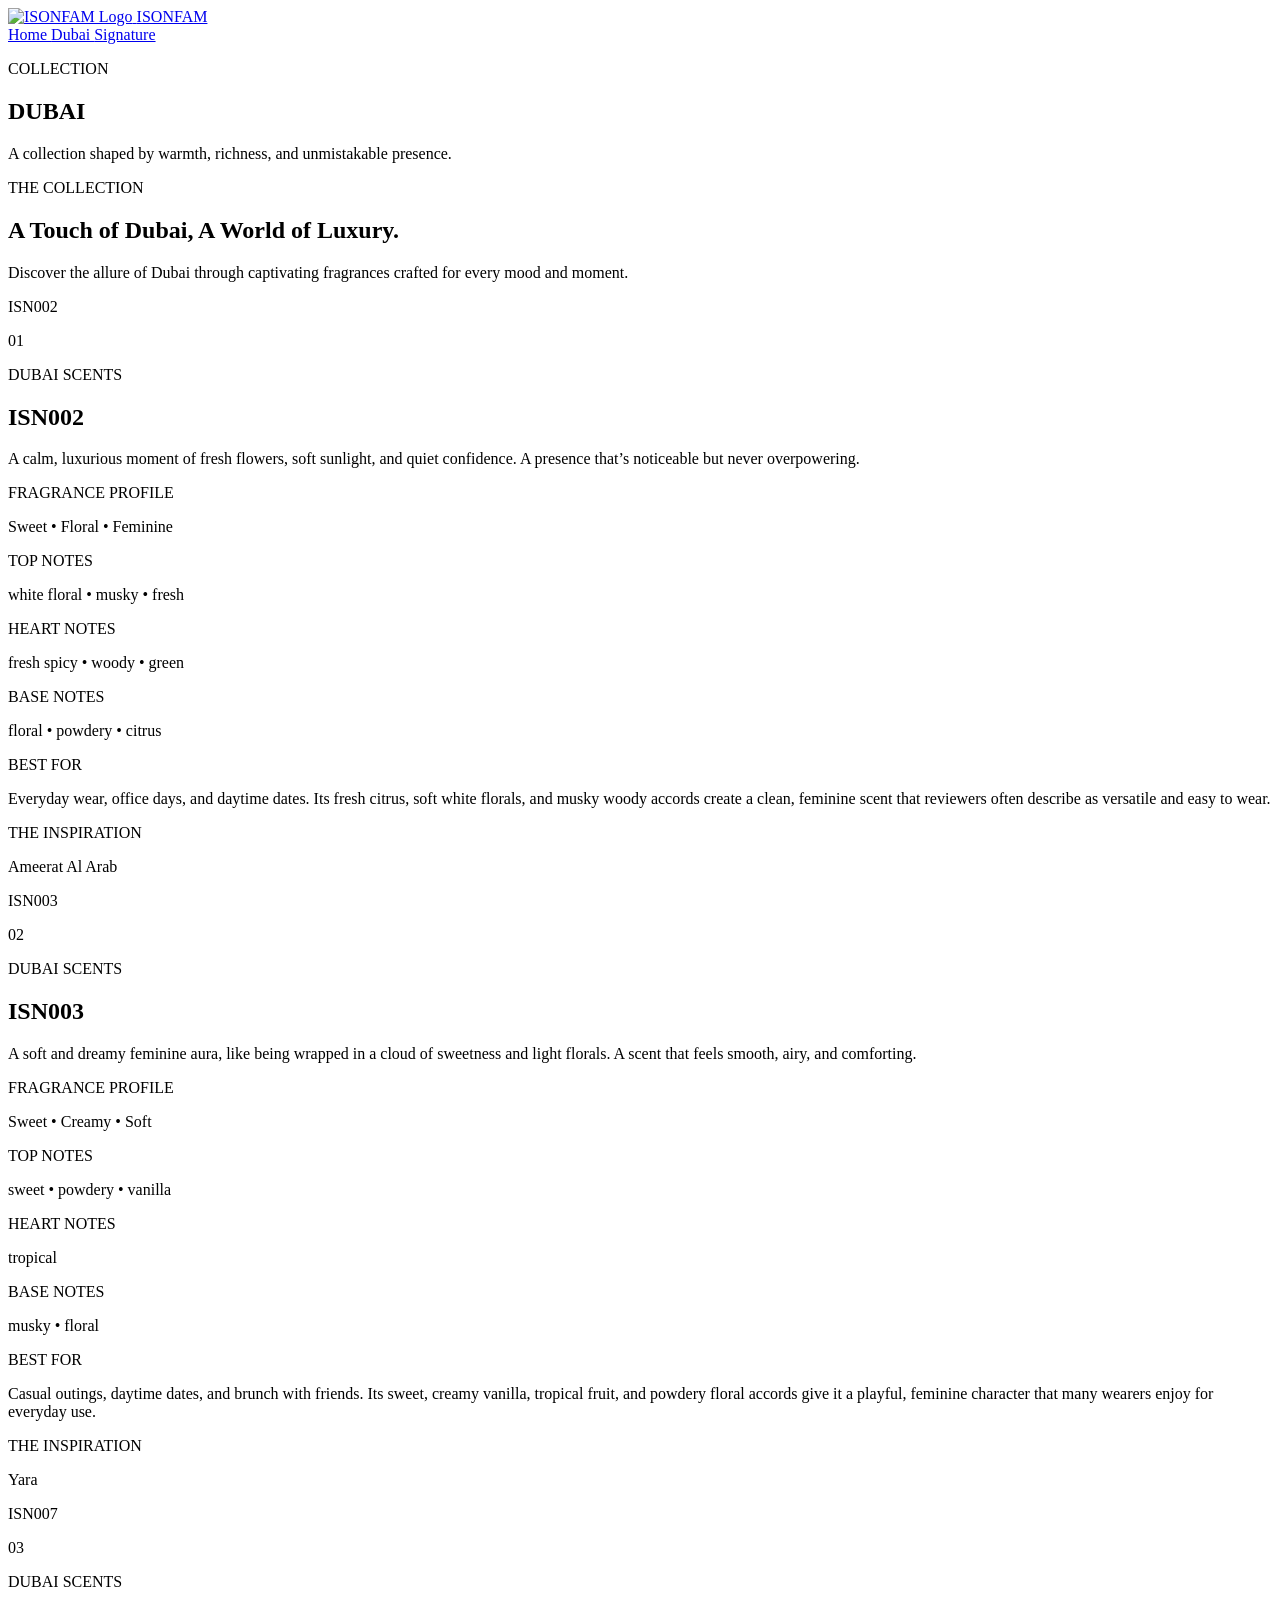
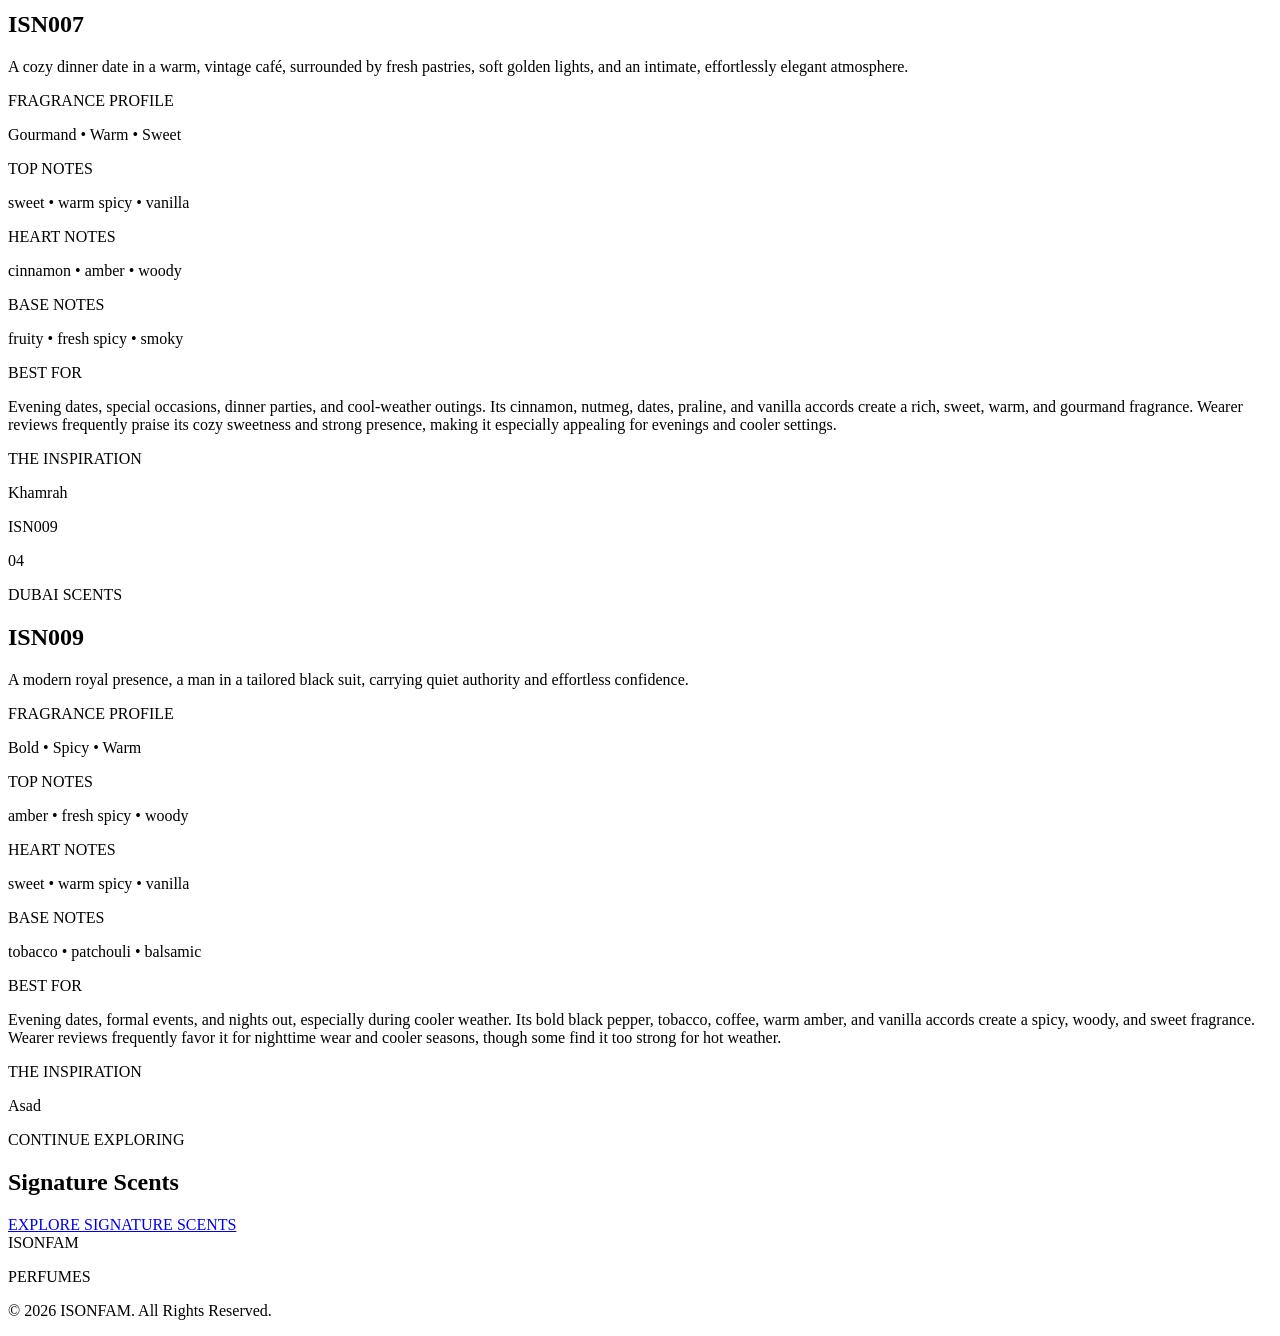
==== dubai.html @ da5733a1 "Update dubai.html" ====
<!DOCTYPE html>
<html lang="en">

<head>

    <meta charset="UTF-8">

    <meta name="viewport"
          content="width=device-width, initial-scale=1.0">

    <meta name="description"
          content="Explore the ISONFAM Dubai Collection.">

    <title>Dubai Scents | ISONFAM</title>

    <link 
        rel="icon"
        type="image/png"
        href="https://i.imgur.com/DPl5MdF.png">
    
    <link 
        rel="stylesheet"
        href="style.css">

</head>


<body data-collection="dubai">


<!-- NAVIGATION -->

<header class="navbar">

    <a href="index.html" class="logo">
        <img 
            src="https://i.imgur.com/k03rUal.png"
            alt="ISONFAM Logo"
        >

    <span>ISONFAM</span>

</a>

<nav>

    <a href="index.html">
        Home
    </a>

    <a href="dubai.html" class="active">
        Dubai
    </a>

    <a href="premium.html">
        Signature
    </a>

</nav>

</header>



<!-- COLLECTION HERO -->

<section class="collection-hero dubai-hero">

    <div>

        <p class="eyebrow">
            COLLECTION
        </p>

        <h1>
            DUBAI
        </h1>

        <p>

            A collection shaped by warmth,
            richness, and unmistakable presence.

        </p>

    </div>

</section>



<!-- COLLECTION INTRO -->

<section class="collection-intro">

    <p class="eyebrow dark">
        THE COLLECTION
    </p>

    <h2>
        A Touch of Dubai,
        A World of Luxury.
    </h2>

    <p>

        Discover the allure of Dubai 
        through captivating fragrances 
        crafted for every mood and moment.

    </p>

</section>



<!-- SCENTS WILL BE AUTOMATICALLY
     INSERTED HERE BY JAVASCRIPT -->

<main id="scent-container"></main>



<!-- OTHER COLLECTION -->

<section class="next-collection">

    <p class="eyebrow dark">
        CONTINUE EXPLORING
    </p>

    <h2>
        Signature Scents
    </h2>

    <a href="premium.html"
       class="button button-dark">

        EXPLORE SIGNATURE SCENTS

    </a>

</section>



<footer>

    <div class="footer-logo">
        ISONFAM
    </div>

    <p>
        PERFUMES
    </p>

    <p class="copyright">
        © 2026 ISONFAM. All Rights Reserved.
    </p>

</footer>


<script src="script.js"></script>

</body>
</html>
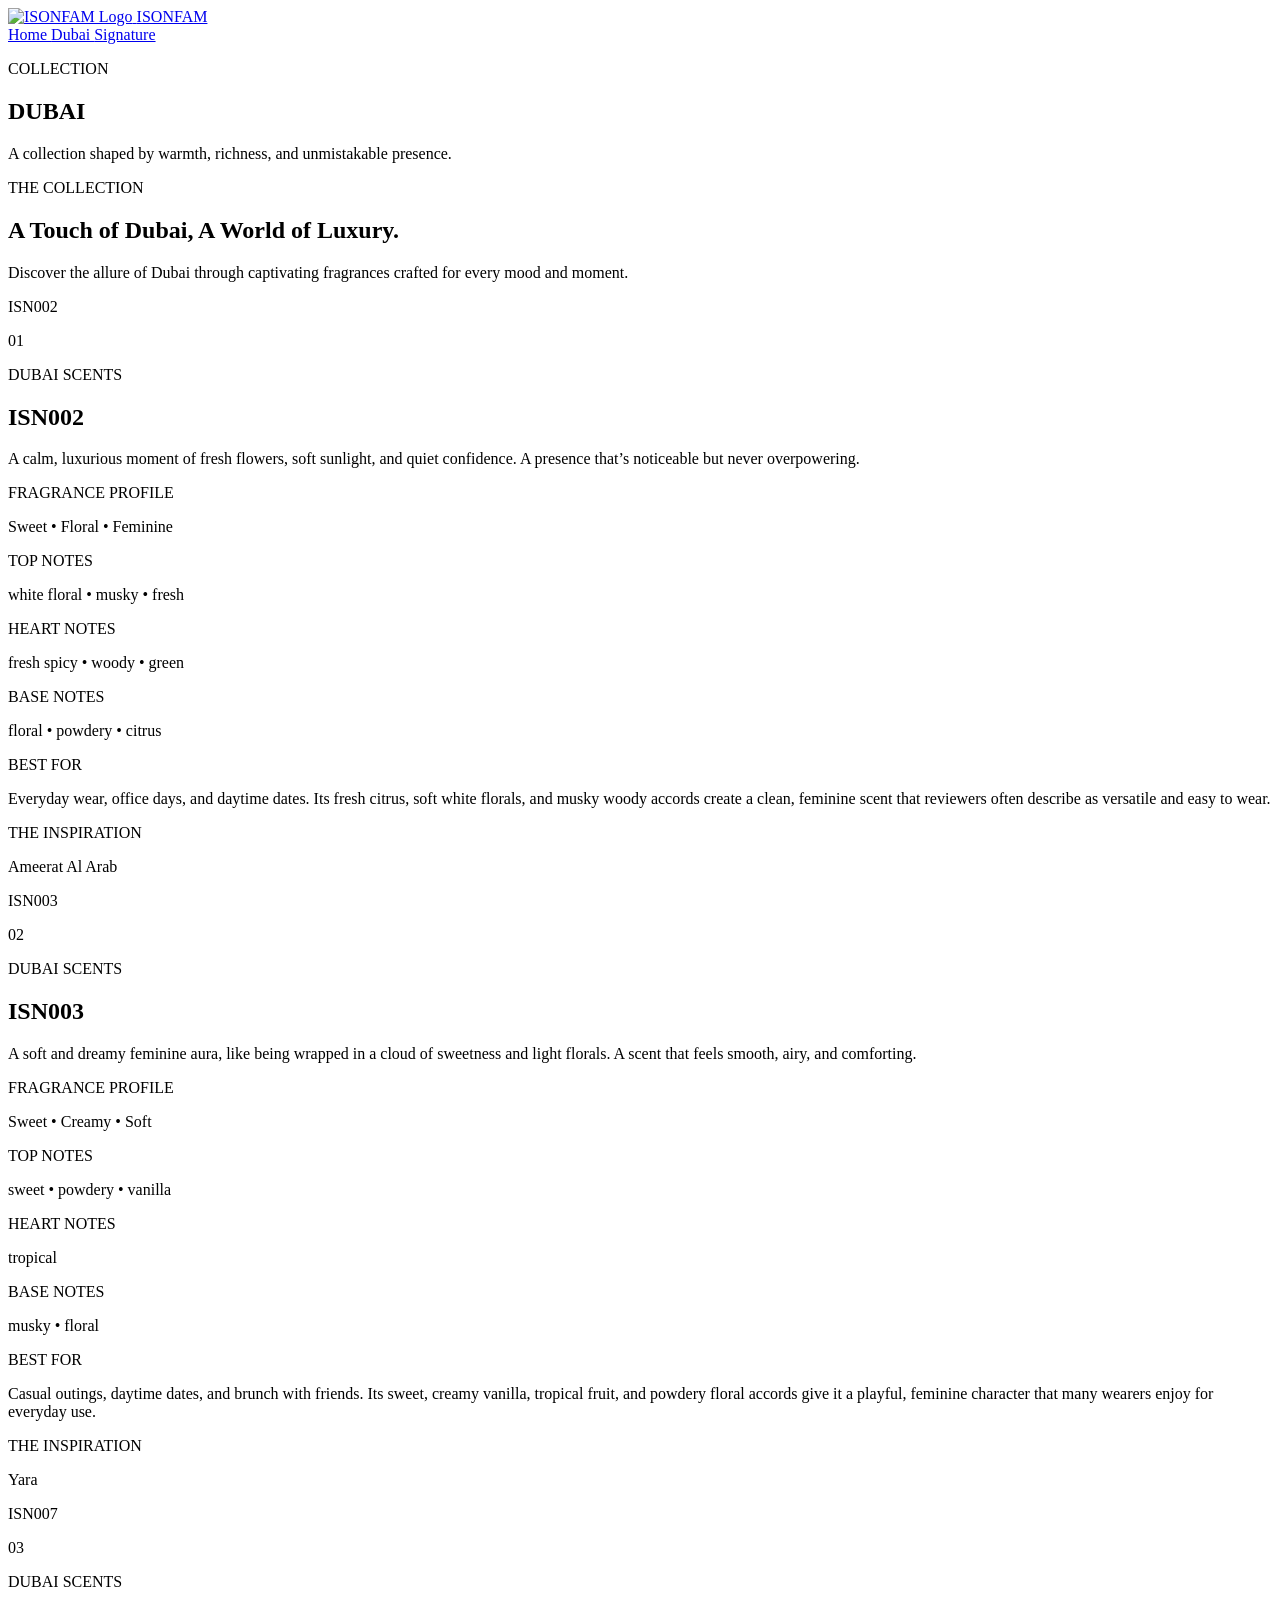
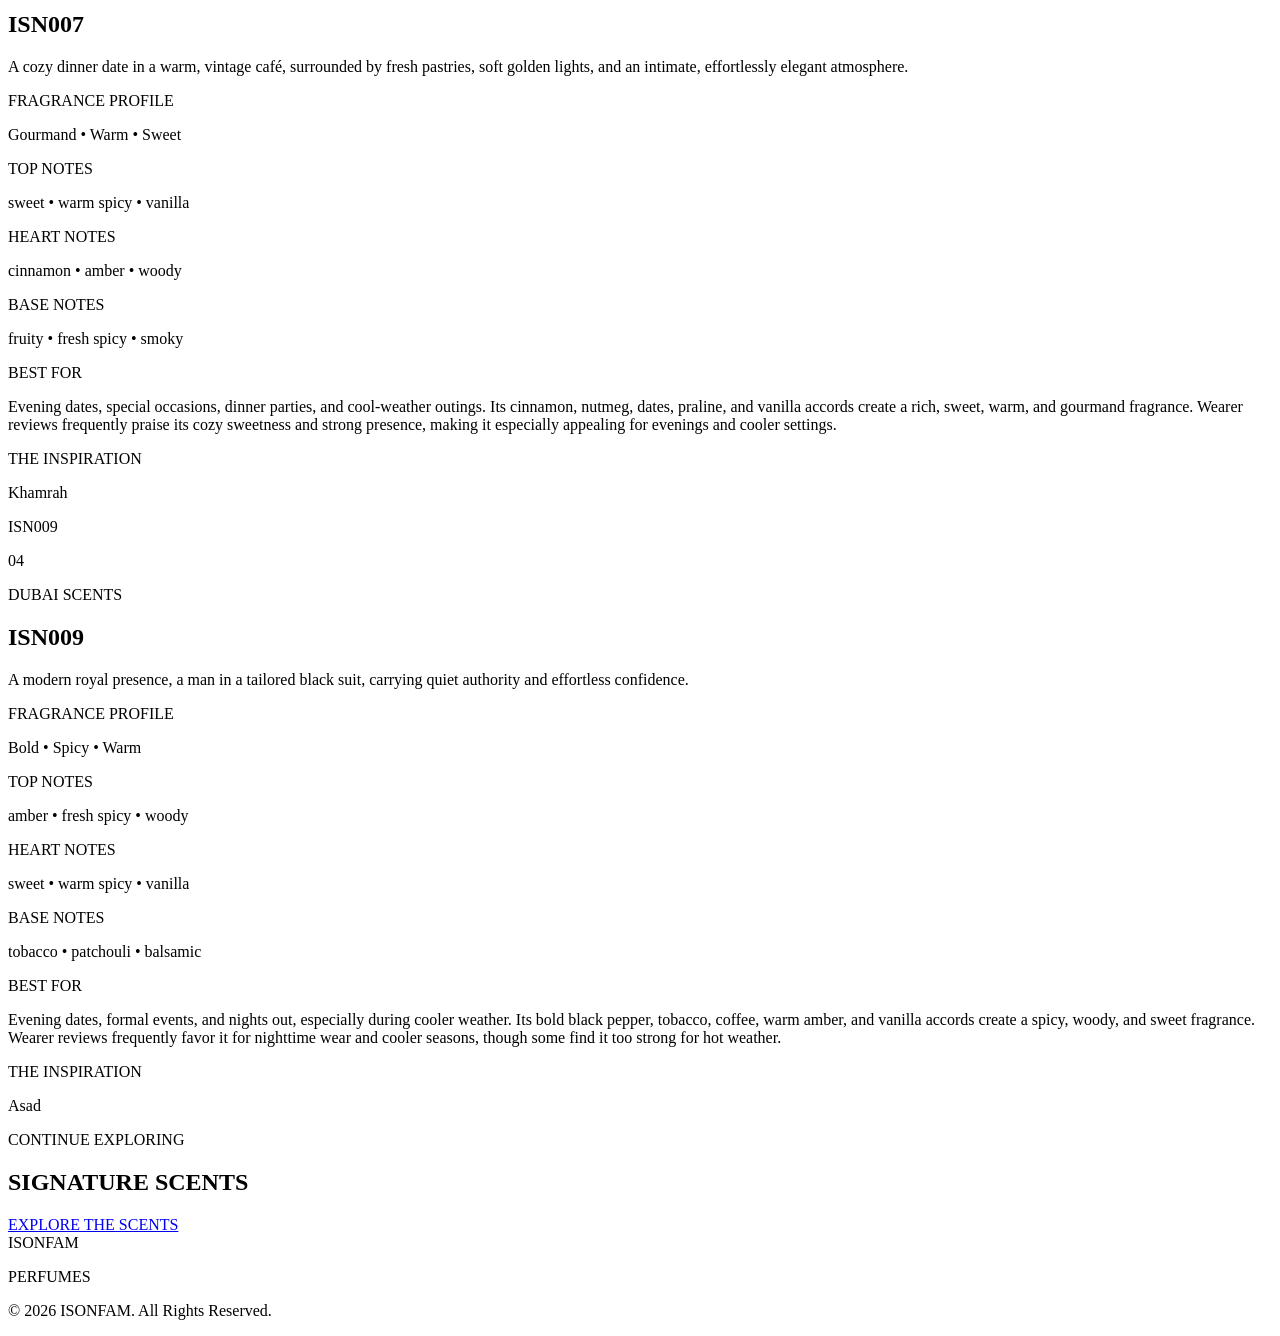
==== commit 7f772985: "Update dubai.html" ====
--- a/dubai.html
+++ b/dubai.html
@@ -130,13 +130,13 @@
     </p>
 
     <h2>
-        Signature Scents
+        SIGNATURE SCENTS
     </h2>
 
     <a href="premium.html"
        class="button button-dark">
 
-        EXPLORE SIGNATURE SCENTS
+        EXPLORE THE SCENTS
 
     </a>
 
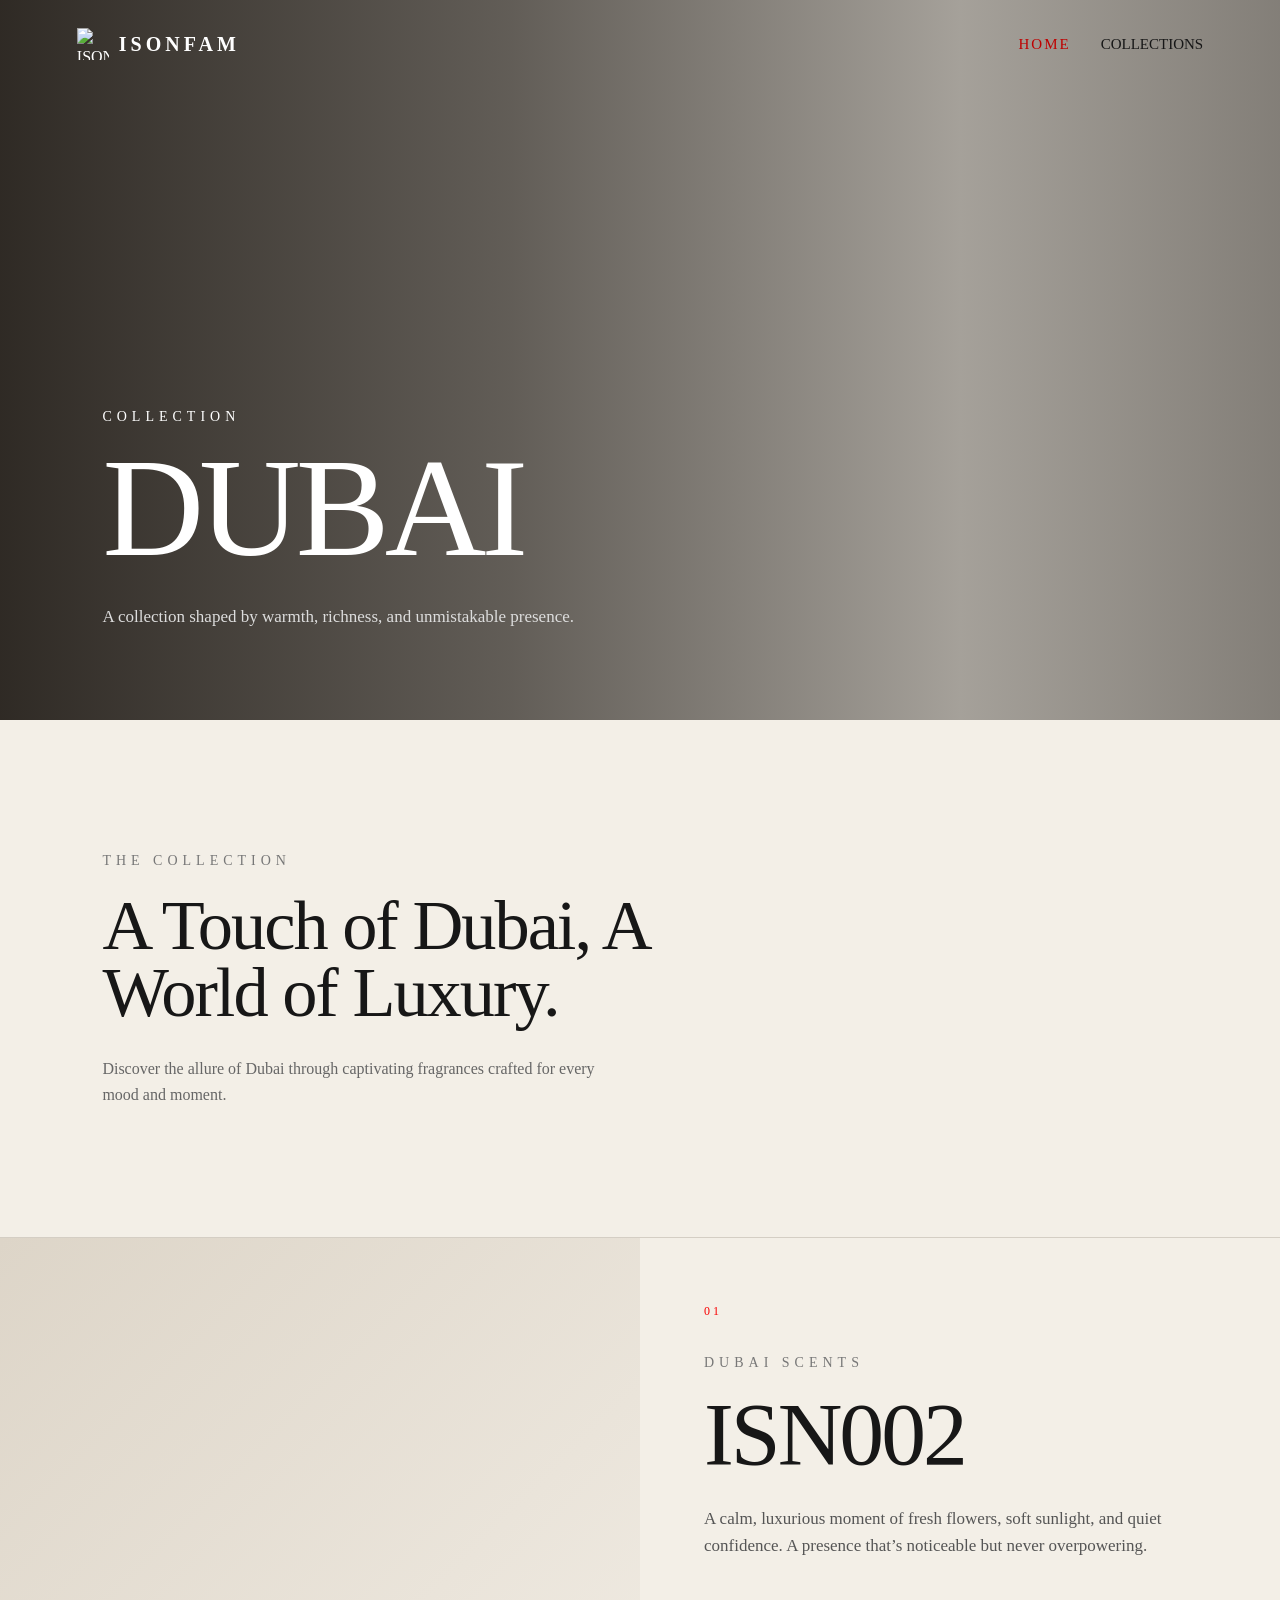
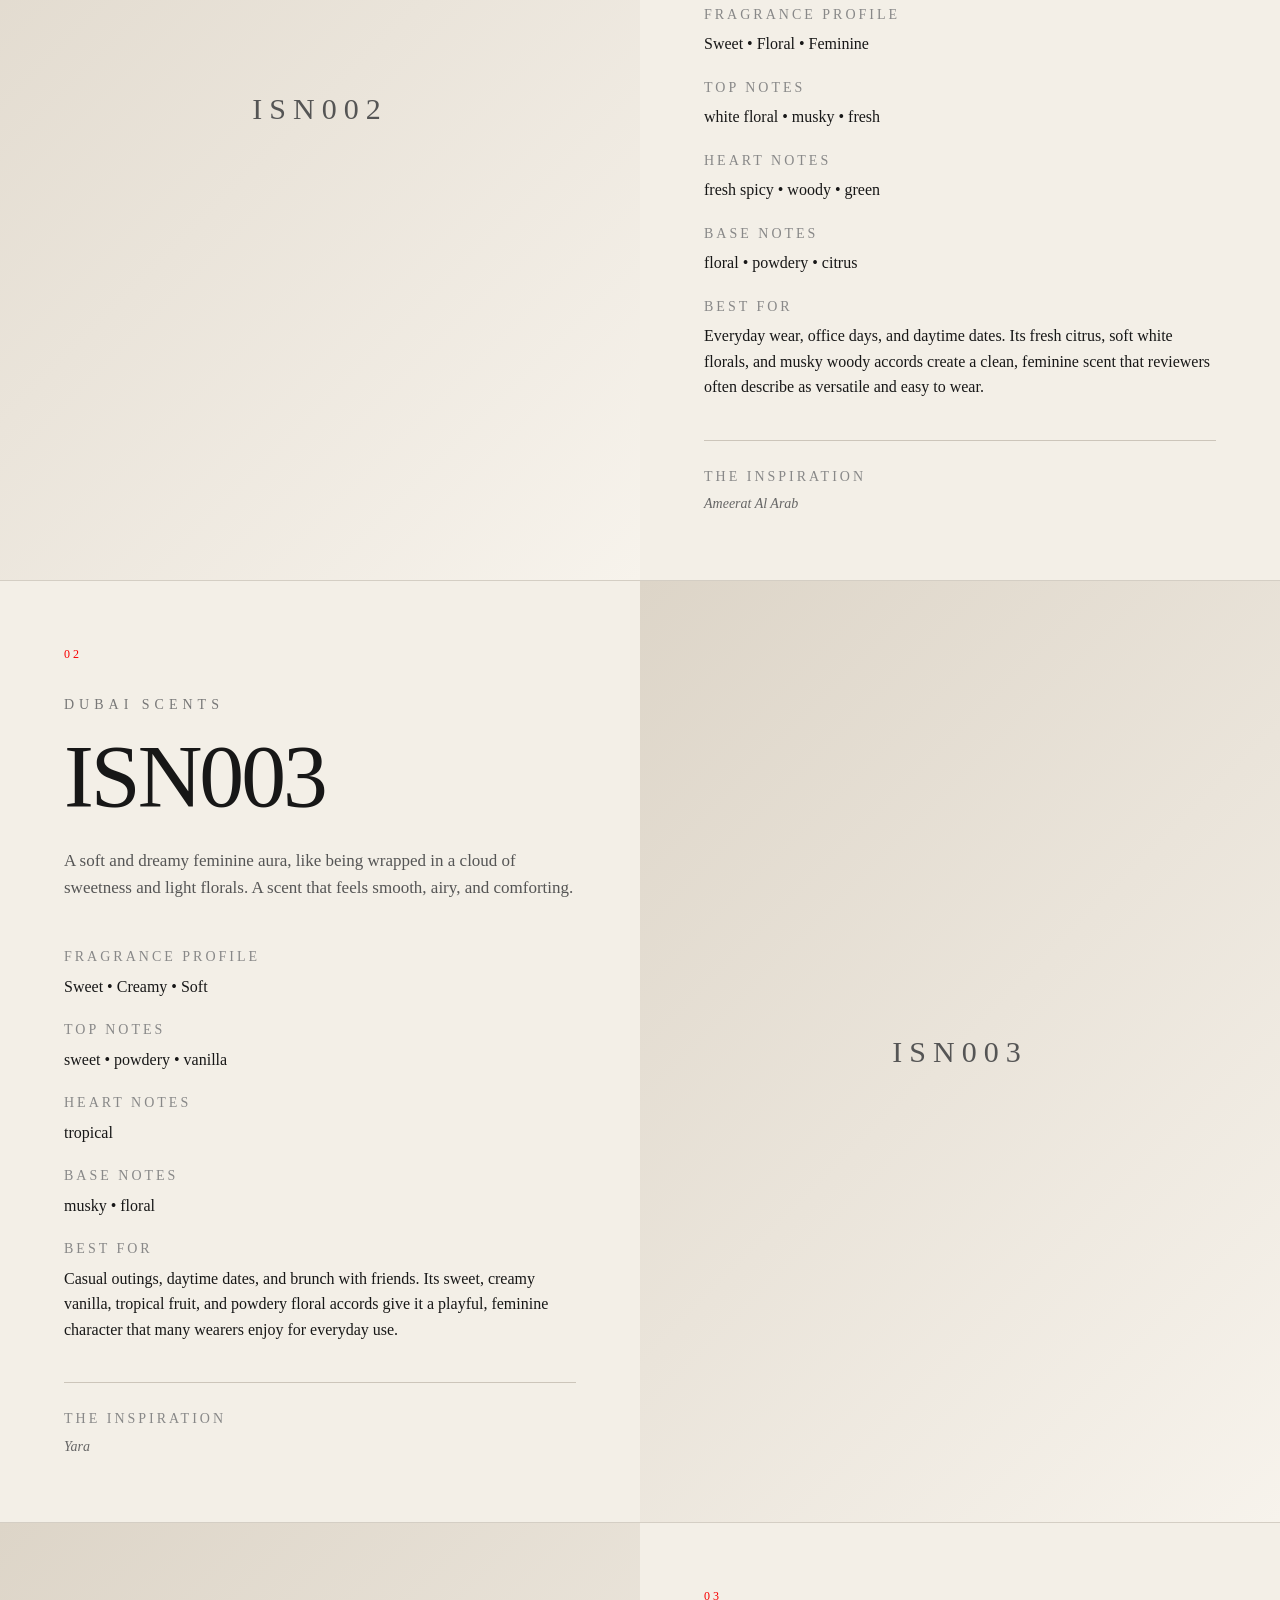
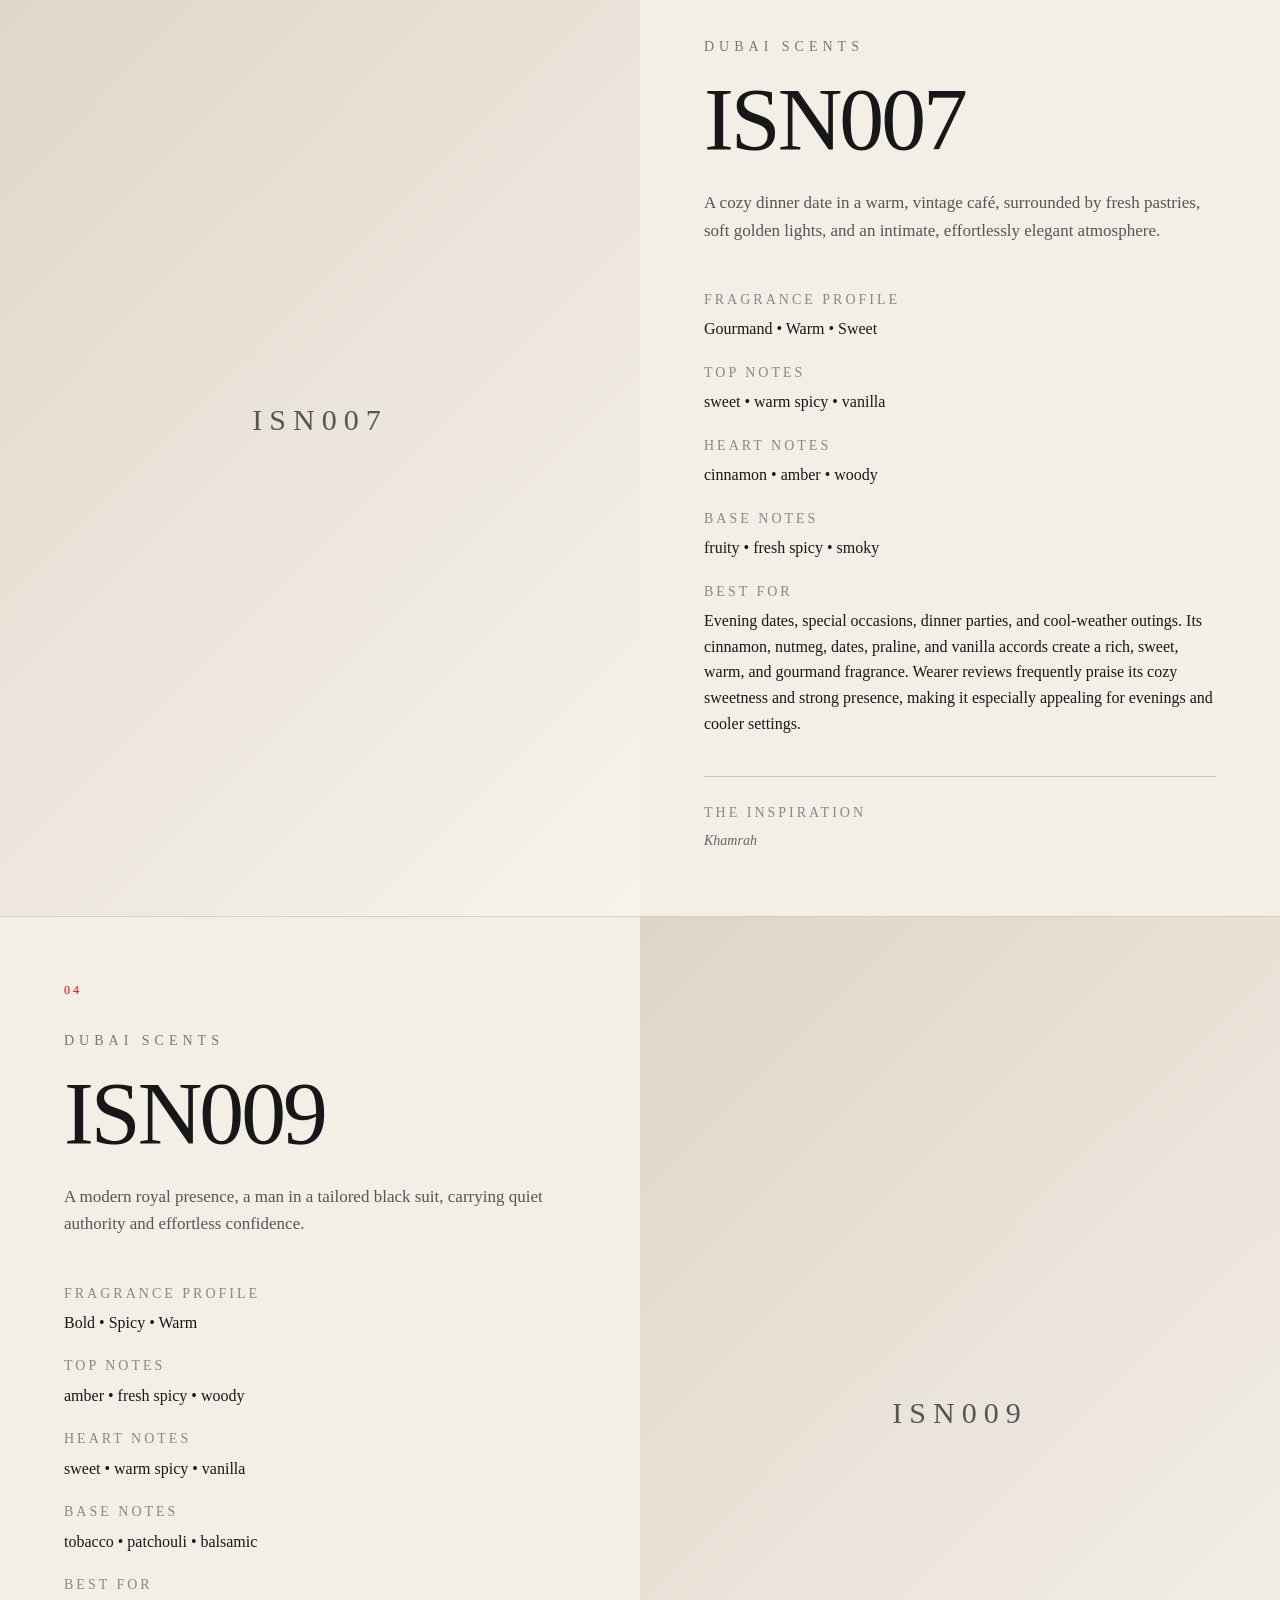
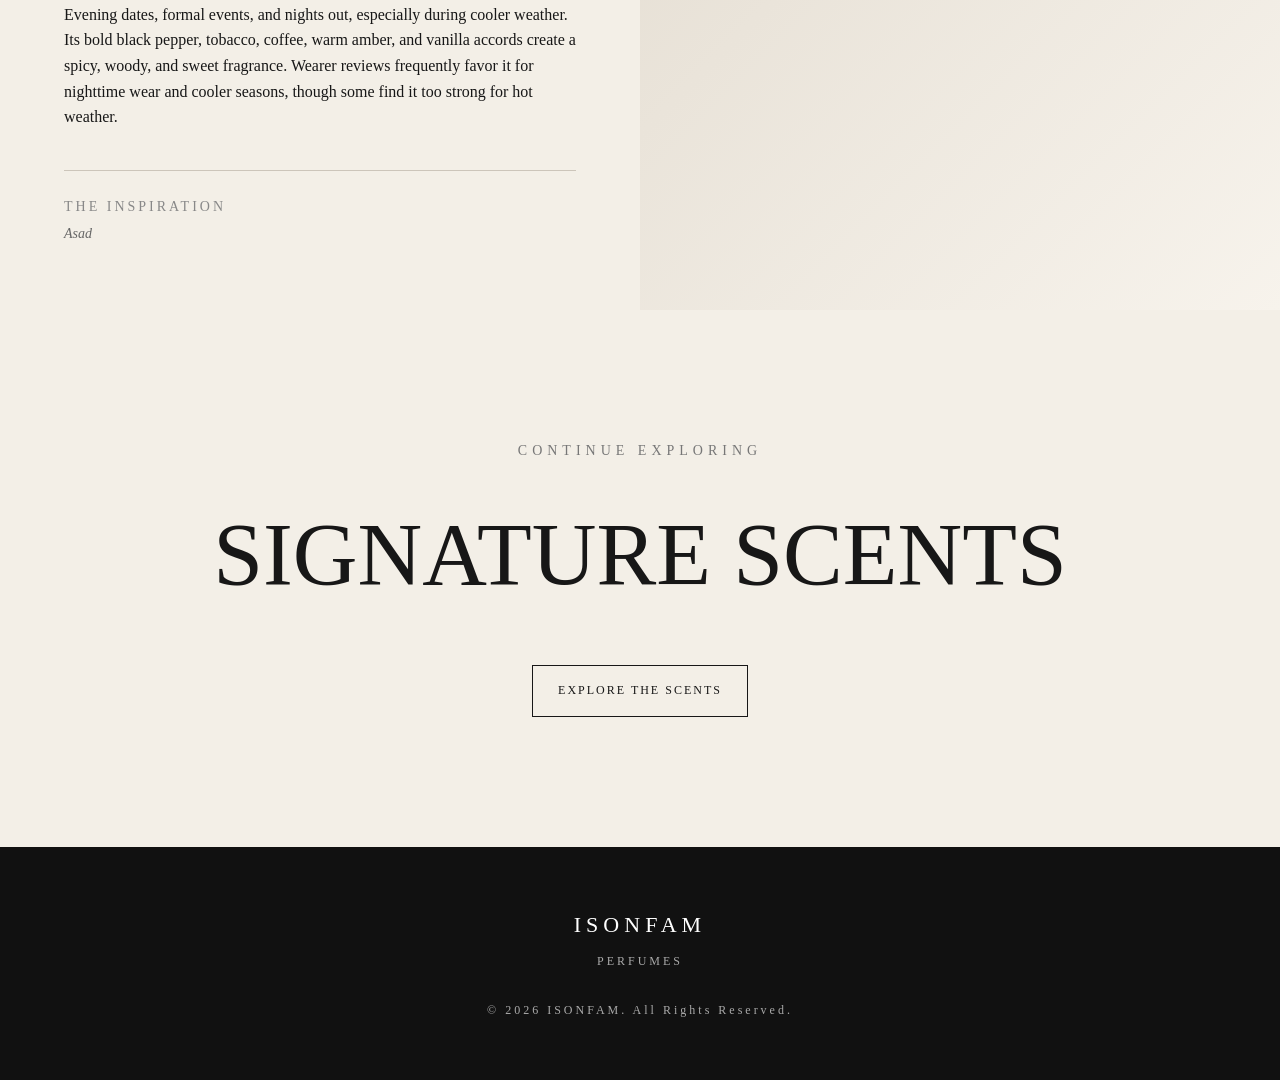
==== commit b5192498: "Update dubai.html" ====
--- a/dubai.html
+++ b/dubai.html
@@ -28,7 +28,9 @@
 <body data-collection="dubai">
 
 
-<!-- NAVIGATION -->
+<!-- ==============================
+     NAVIGATION
+================================ -->
 
 <header class="navbar">
 
@@ -43,23 +45,19 @@
 </a>
 
 <nav>
+    <a href="index.html" class="active">Home</a>
 
-    <a href="index.html">
-        Home
-    </a>
+    <details class="dropdown">
+        <summary>COLLECTIONS</summary>
 
-    <a href="dubai.html" class="active">
-        Dubai
-    </a>
-
-    <a href="premium.html">
-        Signature
-    </a>
-
+        <div class="dropdown-menu">
+            <a href="dubai.html">DUBAI</a>
+            <a href="signature.html">SIGNATURE</a>
+        </div>
+    </details>
 </nav>
 
 </header>
-
 
 
 <!-- COLLECTION HERO -->
--- a/style.css
+++ b/style.css
@@ -0,0 +1,1103 @@
+/* ==========================================
+   ISONFAM PREMIUM SCENTS
+========================================== */
+
+/* RESET */
+* {
+    margin: 0;
+    padding: 0;
+    box-sizing: border-box;
+}
+
+html {
+    scroll-behavior: smooth;
+}
+
+body {
+    font-family:
+        Times New Roman,
+        Montserrat,
+        sans-serif;
+    background: #f3efe7;
+    color: #171717;
+    line-height: 1.6;
+}
+
+/* ==========================================
+   NAVIGATION
+========================================== */
+
+.navbar {
+    position: absolute;
+    top: 0;
+    left: 0;
+    width: 100%;
+    padding: 28px 6%;
+    display: flex;
+    justify-content: space-between;
+    align-items: center;
+    z-index: 100;
+}
+
+.logo {
+    display: flex;
+    align-items: center;
+    gap: 10px;
+
+    color: #ffffff;
+    text-decoration: none;
+}
+
+.logo img {
+    width: 32px;
+    height: 32px;
+
+    object-fit: contain;
+    display: block;
+}
+
+.logo span {
+    color: #ffffff;
+
+    font-size: 20px;
+    font-weight: 700;
+    letter-spacing: 4px;
+
+    text-decoration: none;
+}
+
+.navbar nav {
+    display: flex;
+    gap: 30px;
+}
+
+.navbar nav a {
+    color: #ffffff;
+    text-decoration: none;
+    font-size: 18px;
+    font-weight: 400;
+    letter-spacing: 2px;
+    text-transform: uppercase;
+    transition:
+        color 0.3s ease,
+        opacity 0.3s ease;
+}
+
+/* Navigation */
+.navbar nav {
+    display: flex;
+    align-items: center;
+    gap: 30px;
+}
+
+.navbar nav a,
+.navbar nav summary {
+    text-decoration: none;
+    color: inherit;
+    cursor: pointer;
+    font-size: 15px;
+}
+
+/* Collections Dropdown */
+.dropdown {
+    position: relative;
+}
+
+.dropdown summary {
+    list-style: none;
+    cursor: pointer;
+}
+
+/* Remove default dropdown arrow */
+.dropdown summary::-webkit-details-marker {
+    display: none;
+}
+
+/* Dropdown Menu */
+.dropdown-menu {
+    position: absolute;
+    top: 100%;
+    left: 0;
+    min-width: 150px;
+    background: white;
+    padding: 10px 0;
+    display: flex;
+    flex-direction: column;
+    box-shadow: 0 4px 12px rgba(0,0,0,0.12);
+    z-index: 1000;
+}
+
+/* Hide dropdown when closed */
+.dropdown:not([open]) .dropdown-menu {
+    display: none;
+}
+
+/* Dropdown Links */
+.dropdown-menu a {
+    padding: 10px 15px;
+    display: block;
+    white-space: nowrap;
+}
+
+.dropdown-menu a:hover {
+    background: #f5f5f5;
+}
+
+.navbar nav a:hover {
+    color: #bf0000;
+    opacity: 1;
+}
+
+.navbar nav a:hover {
+    opacity: .5;
+}
+
+.navbar nav a.active {
+    color: #bf0000;
+}
+
+.dark-logo {
+    color: #ffffff;
+}
+
+.dark-link {
+    color: #ffffff;
+}
+
+/* ==========================================
+   GENERAL
+========================================== */
+
+.eyebrow {
+    font-size: 14px;
+    font-weight: 300;
+    letter-spacing: 5px;
+    text-transform: uppercase;
+    margin-bottom: 20px;
+}
+
+.eyebrow.dark {
+    color: #777;
+}
+
+.button {
+    display: inline-block;
+    padding: 15px 25px;
+    text-decoration: none;
+    font-size: 12px;
+    letter-spacing: 2px;
+    transition: all .3s ease;
+}
+
+.button-light {
+    border: 1px solid #ffffff;
+    color: #ffffff;
+}
+
+.button-light:hover {
+    background: #ffffff;
+    color: #171717;
+}
+
+.button-outline {
+    border: 1px solid rgba(255,255,255,.5);
+    color: #ffffff;
+}
+
+.button-outline:hover {
+    background: rgba(255,255,255,.1);
+}
+
+.button-dark {
+    border: 1px solid #171717;
+    color: #171717;
+}
+
+.button-dark:hover {
+    background: #171717;
+    color: #ffffff;
+}
+
+/* ==========================================
+   HOMEPAGE HERO
+========================================== */
+
+.hero {
+
+    min-height: 100vh;
+    display: flex;
+    align-items: center;
+    padding: 120px 8%;
+    color: #ffffff;
+
+    background-image:
+        linear-gradient(
+            90deg,
+            rgba(20, 15, 10, 0.88) 0%,
+            rgba(20, 15, 10, 0.65) 40%,
+            rgba(20, 15, 10, 0.35) 75%,
+            rgba(20, 15, 10, 0.50) 100%
+        ),
+        url("https://i.imgur.com/e4vAFNm.jpeg");
+
+    background-size: cover;
+    background-position: center;
+    background-repeat: no-repeat;
+}
+
+.hero-content {
+    max-width: 700px;
+}
+
+.hero h1 {
+    font-size:
+        clamp(60px, 10vw, 130px);
+    line-height: .88;
+    font-weight: 400;
+    letter-spacing: -4px;
+    margin-bottom: 35px;
+}
+
+.hero-description {
+    max-width: 450px;
+    font-size: 20px;
+    color: #dddddd;
+    margin-bottom: 35px;
+}
+
+.hero-buttons {
+    display: flex;
+    gap: 12px;
+    flex-wrap: wrap;
+}
+
+/* ==========================================
+   HOMEPAGE INTRO
+========================================== */
+
+.home-intro {
+    padding: 140px 8%;
+    max-width: 900px;
+}
+
+.home-intro h2 {
+    font-size:
+        clamp(45px, 7vw, 85px);
+    font-weight: 400;
+    line-height: .95;
+    margin-bottom: 30px;
+}
+
+.home-intro > p:last-child {
+    max-width: 550px;
+    color: #666;
+}
+
+
+/* ==========================================
+   COLLECTION PREVIEW
+========================================== */
+
+.collection-preview {
+    display: grid;
+    grid-template-columns: 1fr 1fr;
+    min-height: 650px;
+}
+
+.collection-preview.reverse {
+    direction: rtl;
+}
+
+.collection-preview.reverse .preview-content {
+    direction: ltr;
+}
+
+
+/* SHARED IMAGE SETTINGS */
+
+.preview-image {
+    display: flex;
+    align-items: center;
+    justify-content: center;
+
+    min-height: 650px;
+
+    background-size: cover;
+    background-position: center;
+    background-repeat: no-repeat;
+}
+
+
+/* DUBAI COLLECTION IMAGE */
+
+.preview-dubai {
+    background-image:
+        linear-gradient(
+            180deg,
+            rgba(25, 20, 15, 0.15) 0%,
+            rgba(25, 20, 15, 0.45) 100%
+        ),
+        url("https://i.imgur.com/Xqel8sH.jpeg");
+}
+
+
+/* PREMIUM COLLECTION IMAGE */
+
+.preview-premium {
+    background-image:
+        linear-gradient(
+            180deg,
+            rgba(15, 15, 15, 0.15) 0%,
+            rgba(15, 15, 15, 0.50) 100%
+        ),
+        url("https://i.imgur.com/pUefCWK.jpeg");
+}
+
+
+/* TEXT OVER THE IMAGES */
+
+.preview-dubai span,
+.preview-premium span {
+    color: #ffffff;
+    font-size: 30px;
+    letter-spacing: 10px;
+
+    text-shadow:
+        0 2px 12px rgba(0, 0, 0, 0.3);
+}
+
+
+/* DEFAULT IMAGE TEXT */
+
+.preview-image span {
+    font-size: 30px;
+    letter-spacing: 10px;
+}
+
+
+/* TEXT CONTENT */
+
+.preview-content {
+    padding: 12%;
+
+    display: flex;
+    flex-direction: column;
+    justify-content: center;
+}
+
+.preview-content h2 {
+    font-size: clamp(45px, 6vw, 75px);
+    font-weight: 400;
+    line-height: 1;
+    margin-bottom: 25px;
+}
+
+.preview-content > p:not(.eyebrow) {
+    max-width: 450px;
+    color: #666;
+    margin-bottom: 30px;
+}
+
+
+/* EXPLORE COLLECTION LINK */
+
+.text-link {
+    color: #171717;
+    text-decoration: none;
+    font-size: 11px;
+    letter-spacing: 2px;
+
+    transition: color 0.3s ease;
+}
+
+.text-link:hover {
+    color: #bf0000;
+}
+
+.text-link span {
+    margin-left: 10px;
+}
+
+/* ==========================================
+   BRAND STATEMENT
+========================================== */
+
+.brand-statement {
+    background: #171717;
+    color: #ffffff;
+    padding: 150px 8%;
+}
+
+.brand-statement h2 {
+    max-width: 950px;
+    font-size:
+        clamp(50px, 8vw, 100px);
+    line-height: .9;
+    font-weight: 400;
+    margin-bottom: 30px;
+}
+
+.brand-statement p:last-child {
+    color: #aaa;
+    font-size: 17px;
+}
+
+/* ==========================================
+   COLLECTION HERO
+========================================== */
+
+.collection-hero {
+    min-height: 80vh;
+    display: flex;
+    align-items: flex-end;
+    padding: 120px 8% 90px;
+    color: #ffffff;
+}
+
+.dubai-hero {
+    background-image:
+        linear-gradient(
+            90deg,
+            rgba(20, 15, 10, 0.88) 0%,
+            rgba(20, 15, 10, 0.65) 40%,
+            rgba(20, 15, 10, 0.35) 75%,
+            rgba(20, 15, 10, 0.50) 100%
+        ),
+        url("https://i.imgur.com/RffQ18F.png");
+    background-size: cover;
+    background-position: center;
+    background-repeat: no-repeat;
+}
+
+.premium-hero {
+    background-image:
+        linear-gradient(
+            90deg,
+            rgba(20, 15, 10, 0.88) 0%,
+            rgba(20, 15, 10, 0.65) 40%,
+            rgba(20, 15, 10, 0.35) 75%,
+            rgba(20, 15, 10, 0.50) 100%
+        ),
+        url("https://i.imgur.com/b423CLe.png");
+    background-size: cover;
+    background-position: center;
+    background-repeat: no-repeat;
+}
+
+.collection-hero h1 {
+    font-size:
+        clamp(65px, 11vw, 150px);
+    line-height: .85;
+    font-weight: 400;
+    letter-spacing: -5px;
+    margin-bottom: 35px;
+}
+
+.collection-hero p:last-child {
+    max-width: 500px;
+    font-size: 17px;
+    color: #ddd;
+}
+
+/* ==========================================
+   COLLECTION INTRO
+========================================== */
+
+.collection-intro {
+    padding: 130px 8%;
+    max-width: 900px;
+}
+
+.collection-intro h2 {
+    font-size: clamp(44px, 5.5vw, 84px) !important;
+    font-weight: 400;
+    line-height: 0.95;
+    letter-spacing: -2px;
+
+    width: 100%;
+    max-width: none;
+
+    margin-bottom: 30px;
+    overflow-wrap: normal;
+    word-break: normal;
+}
+
+/* DESKTOP MONITORS */
+@media (min-width: 1100px) {
+    .collection-intro h2 {
+        font-size: clamp(48px, 5.2vw, 82px);
+        max-width: 1500px;
+    }
+}
+
+/* TABLETS */
+@media (min-width: 601px) and (max-width: 1023px) {
+    .collection-intro h2 {
+        font-size: clamp(42px, 6.5vw, 64px);
+        letter-spacing: -1.5px;
+        max-width: 650px;
+    }
+}
+
+/* PHONES */
+@media (max-width: 600px) {
+    .collection-intro h2 {
+        font-size: clamp(38px, 10vw, 54px);
+        line-height: 1;
+        letter-spacing: -1px;
+        max-width: 100%;
+    }
+}
+
+
+.collection-intro > p:last-child {
+    max-width: 500px;
+    color: #666;
+}
+
+/* ==========================================
+   SCENT SECTIONS
+========================================== */
+
+.scent-section {
+    display: grid;
+    grid-template-columns: 1fr 1fr;
+    min-height: 750px;
+    border-top: 1px solid #d4cec4;
+}
+
+.scent-section:nth-child(even) {
+    direction: rtl;
+}
+
+.scent-section:nth-child(even)
+.scent-details {
+    direction: ltr;
+}
+
+.scent-image {
+    min-height: 650px;
+    position: relative;
+    overflow: hidden;
+    display: flex;
+    align-items: center;
+    justify-content: center;
+    background:
+        linear-gradient(
+            135deg,
+            #ddd5c8,
+            #f7f3ec
+        );
+}
+
+.scent-image img {
+    width: 100%;
+    height: 100%;
+    object-fit: cover;
+    position: absolute;
+    inset: 0;
+}
+
+.image-placeholder {
+    font-size: 30px;
+    letter-spacing: 7px;
+    color: #555;
+}
+
+.scent-details {
+    padding: 10%;
+    display: flex;
+    flex-direction: column;
+    justify-content: center;
+}
+
+.scent-number {
+    font-size: 12px;
+    font-weight: 500;
+    letter-spacing: 3px;
+    color: #f80000;
+    margin-bottom: 30px;
+}
+
+.scent-details h2 {
+    font-size:
+        clamp(55px, 7vw, 95px);
+    line-height: .9;
+    font-weight: 400;
+    letter-spacing: -3px;
+    margin-bottom: 30px;
+}
+
+.scent-description {
+    max-width: 550px;
+    font-size: 17px;
+    color: #555;
+    margin-bottom: 45px;
+}
+
+.scent-info {
+    display: grid;
+    gap: 20px;
+    max-width: 550px;
+}
+
+.scent-info span,
+.inspiration span {
+    display: block;
+    font-size: 14px;
+    letter-spacing: 3px;
+    color: #888;
+    margin-bottom: 5px;
+}
+
+.scent-info p {
+    font-size: 16px;
+
+}
+
+.inspiration {
+    border-top: 1px solid #ccc5ba;
+    margin-top: 40px;
+    padding-top: 25px;
+    max-width: 550px;
+}
+
+.inspiration p {
+    font-size: 14px;
+    font-style: italic;
+    color: #666;
+}
+
+/* ==========================================
+   NEXT COLLECTION
+========================================== */
+
+.next-collection {
+    padding: 130px 8%;
+    text-align: center;
+}
+
+.next-collection h2 {
+    font-size:
+        clamp(50px, 7vw, 90px);
+    font-weight: 400;
+    margin-bottom: 40px;
+}
+
+/* ==========================================
+   FOOTER
+========================================== */
+
+footer {
+    background: #111;
+    color: #ffffff;
+    padding: 60px 7%;
+    text-align: center;
+}
+
+.footer-logo {
+    font-size: 22px;
+    letter-spacing: 5px;
+    margin-bottom: 10px;
+}
+
+footer > p {
+    font-size: 12px;
+    letter-spacing: 3px;
+    color: #aaa;
+}
+
+.copyright {
+    margin-top: 30px;
+}
+
+/* ==========================================
+   TABLET
+========================================== */
+
+@media (max-width: 900px) {
+    .collection-preview,
+    .scent-section {
+        grid-template-columns: 1fr;
+    }
+
+    .collection-preview.reverse {
+        direction: ltr;
+    }
+
+    .scent-section:nth-child(even) {
+        direction: ltr;
+    }
+
+    .scent-image {
+        min-height: 550px;
+    }
+}
+
+/* ==========================================
+   MOBILE
+========================================== */
+
+@media (max-width: 600px) {
+    .navbar {
+        padding: 22px 5%;
+    }
+
+    .navbar nav {
+        gap: 12px;
+    }
+
+    .navbar nav a {
+        font-size: 14px;
+        letter-spacing: 1px;
+    }
+
+    .logo img {
+       width: 27px;
+       height: 27px;
+   }
+
+   .logo span {
+       font-size: 15px;
+       letter-spacing: 3px;
+   }
+
+    .hero {
+        padding: 110px 7% 80px;
+    }
+
+    .hero h1 {
+        letter-spacing: -2px;
+    }
+
+    .hero-buttons {
+        flex-direction: column;
+        align-items: flex-start;
+    }
+
+    .home-intro,
+    .collection-intro {
+        padding: 90px 7%;
+    }
+
+    .collection-preview {
+        min-height: auto;
+    }
+
+    .preview-image {
+        min-height: 400px;
+    }
+
+    .preview-content {
+        padding: 80px 7%;
+    }
+
+    .brand-statement {
+        padding: 100px 7%;
+    }
+
+    .collection-hero {
+        min-height: 75vh;
+        padding: 110px 7% 70px;
+    }
+
+    .collection-hero h1 {
+        letter-spacing: -3px;
+    }
+
+
+    .scent-image {
+
+        min-height: 500px;
+
+    }
+
+    .scent-details {
+        padding: 75px 7%;
+    }
+
+    .scent-details h2 {
+        letter-spacing: -2px;
+    }
+
+    .next-collection {
+        padding: 100px 7%;
+    }
+}
+
+
+/* ==========================================
+   COMING SOON COLLECTION
+========================================== */
+
+.coming-soon-section {
+    position: relative;
+    min-height: 480px;
+
+    display: flex;
+    align-items: center;
+    justify-content: center;
+
+    padding: 100px 8%;
+    text-align: center;
+
+    color: #ffffff;
+
+    background:
+        linear-gradient(
+            135deg,
+            #171717 0%,
+            #30251f 55%,
+            #171717 100%
+        );
+
+    overflow: hidden;
+}
+
+/* Subtle decorative glow */
+.coming-soon-section::before {
+    content: "";
+    position: absolute;
+
+    width: 420px;
+    height: 420px;
+
+    top: 50%;
+    left: 50%;
+
+    transform: translate(-50%, -50%);
+
+    background: radial-gradient(
+        circle,
+        rgba(191, 0, 0, 0.14) 0%,
+        rgba(191, 0, 0, 0) 70%
+    );
+
+    pointer-events: none;
+}
+
+.coming-soon-content {
+    position: relative;
+    z-index: 1;
+
+    width: 100%;
+    max-width: 850px;
+}
+
+.coming-soon-section .eyebrow {
+    color: #d2bba5;
+
+    font-size: 11px;
+    letter-spacing: 5px;
+
+    margin-bottom: 28px;
+}
+
+.coming-soon-content h2 {
+    font-size: clamp(42px, 6.5vw, 82px);
+
+    font-weight: 400;
+    line-height: 1.05;
+    letter-spacing: -2px;
+
+    margin-bottom: 25px;
+}
+
+.coming-soon-description {
+    max-width: 520px;
+
+    margin: 0 auto 35px;
+
+    color: #d0cbc5;
+
+    font-size: 15px;
+    line-height: 1.8;
+}
+
+.coming-soon-label {
+    display: inline-block;
+
+    padding: 14px 28px;
+
+    border: 1px solid #bf0000;
+
+    color: #ffffff;
+
+    font-size: 10px;
+    letter-spacing: 4px;
+
+    transition:
+        background 0.3s ease,
+        border-color 0.3s ease;
+}
+
+/* Mobile layout */
+@media (max-width: 600px) {
+
+    .coming-soon-section {
+        min-height: 400px;
+        padding: 80px 7%;
+    }
+
+    .coming-soon-section .eyebrow {
+        font-size: 9px;
+        letter-spacing: 3px;
+        line-height: 1.8;
+    }
+
+    .coming-soon-content h2 {
+        font-size: clamp(38px, 10vw, 54px);
+        letter-spacing: -1px;
+    }
+
+    .coming-soon-description {
+        font-size: 14px;
+    }
+
+    .coming-soon-label {
+        padding: 12px 22px;
+        letter-spacing: 3px;
+    }
+
+}
+
+
+/* ==========================================
+   ISONFAM — HOVER ANIMATIONS
+========================================== */
+
+/* Smooth transitions for navigation */
+.navbar nav a {
+    display: inline-block;
+    transition:
+        color 0.3s ease,
+        transform 0.3s ease,
+        opacity 0.3s ease;
+}
+
+.navbar nav a:hover {
+    color: #bf0000;
+    transform: translateY(-2px);
+}
+
+/* Brand logo */
+.navbar .logo {
+    transition: opacity 0.3s ease;
+}
+
+.navbar .logo:hover {
+    opacity: 0.8;
+}
+
+/* Buttons */
+.button {
+    display: inline-flex;
+    align-items: center;
+    justify-content: center;
+
+    transition:
+        transform 0.3s ease,
+        background-color 0.3s ease,
+        color 0.3s ease,
+        border-color 0.3s ease,
+        box-shadow 0.3s ease;
+}
+
+.button:hover {
+    transform: translateY(-4px);
+    box-shadow: 0 8px 20px rgba(0, 0, 0, 0.15);
+}
+
+/* Light button */
+.button-light:hover {
+    background-color: #bf0000;
+    border-color: #bf0000;
+    color: #ffffff;
+}
+
+/* Outline button */
+.button-outline:hover {
+    background-color: #bf0000;
+    border-color: #bf0000;
+    color: #ffffff;
+}
+
+/* Collection preview panels */
+.collection-preview {
+    overflow: hidden;
+}
+
+/* Subtle image-panel movement */
+.preview-image {
+    transition:
+        filter 0.5s ease,
+        background-position 0.7s ease;
+}
+
+.collection-preview:hover .preview-image {
+    filter: brightness(1.08);
+    background-position: center 45%;
+}
+
+/* Explore Collection links */
+.text-link {
+    display: inline-flex;
+    align-items: center;
+    align-self: flex-start;
+
+    transition:
+        color 0.3s ease,
+        transform 0.3s ease;
+}
+
+.text-link:hover {
+    color: #bf0000;
+    transform: translateX(5px);
+}
+
+/* Animate the arrow */
+.text-link span {
+    display: inline-block;
+    transition: transform 0.3s ease;
+}
+
+.text-link:hover span {
+    transform: translateX(4px);
+}
+
+/* Coming Soon label */
+.coming-soon-label {
+    transition:
+        background-color 0.3s ease,
+        border-color 0.3s ease,
+        letter-spacing 0.3s ease;
+}
+
+/* Only apply hover interactions on hover-capable devices */
+@media (hover: hover) and (pointer: fine) {
+    .coming-soon-label:hover {
+        background-color: #bf0000;
+        border-color: #bf0000;
+        letter-spacing: 5px;
+    }
+}
+
+/* Accessibility: respect reduced-motion preferences */
+@media (prefers-reduced-motion: reduce) {
+    .navbar nav a,
+    .navbar .logo,
+    .button,
+    .preview-image,
+    .text-link,
+    .text-link span,
+    .coming-soon-label {
+        transition: none !important;
+        animation: none !important;
+    }
+
+    .navbar nav a:hover,
+    .button:hover,
+    .text-link:hover {
+        transform: none;
+    }
+}
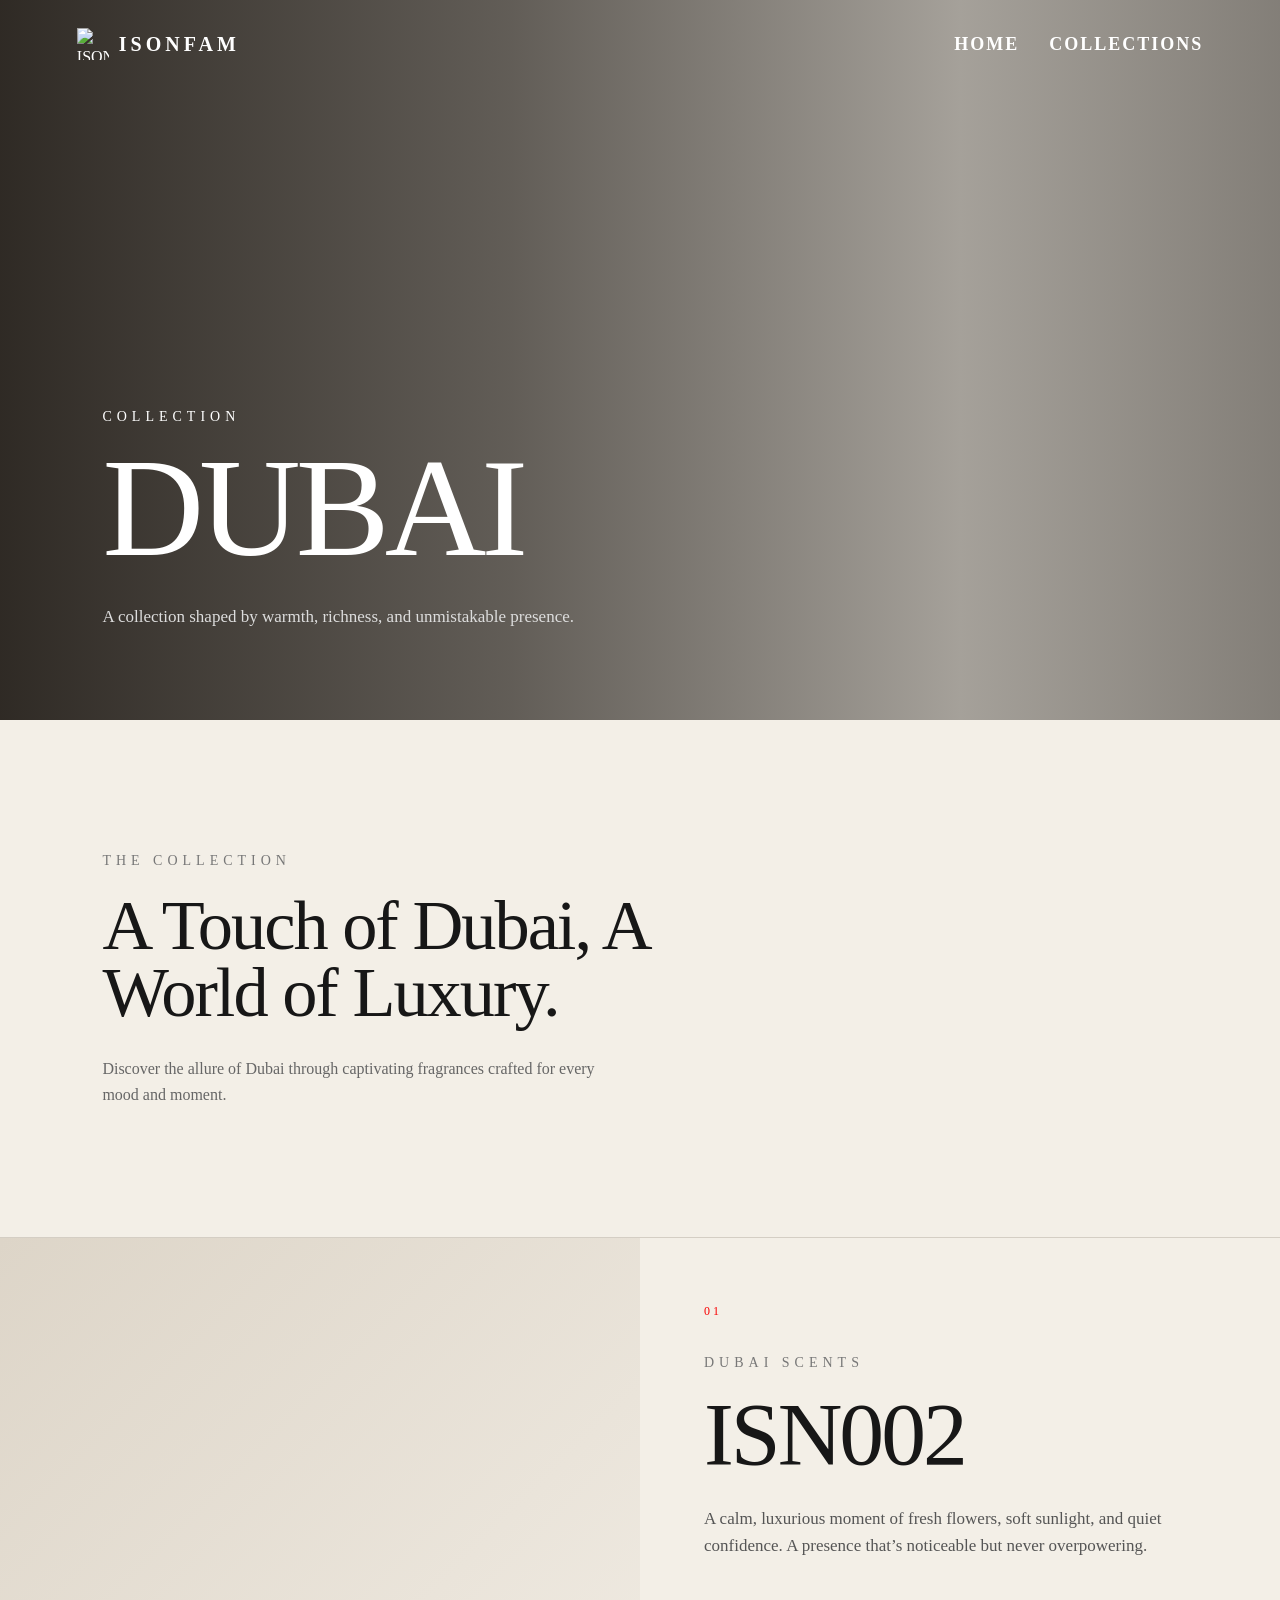
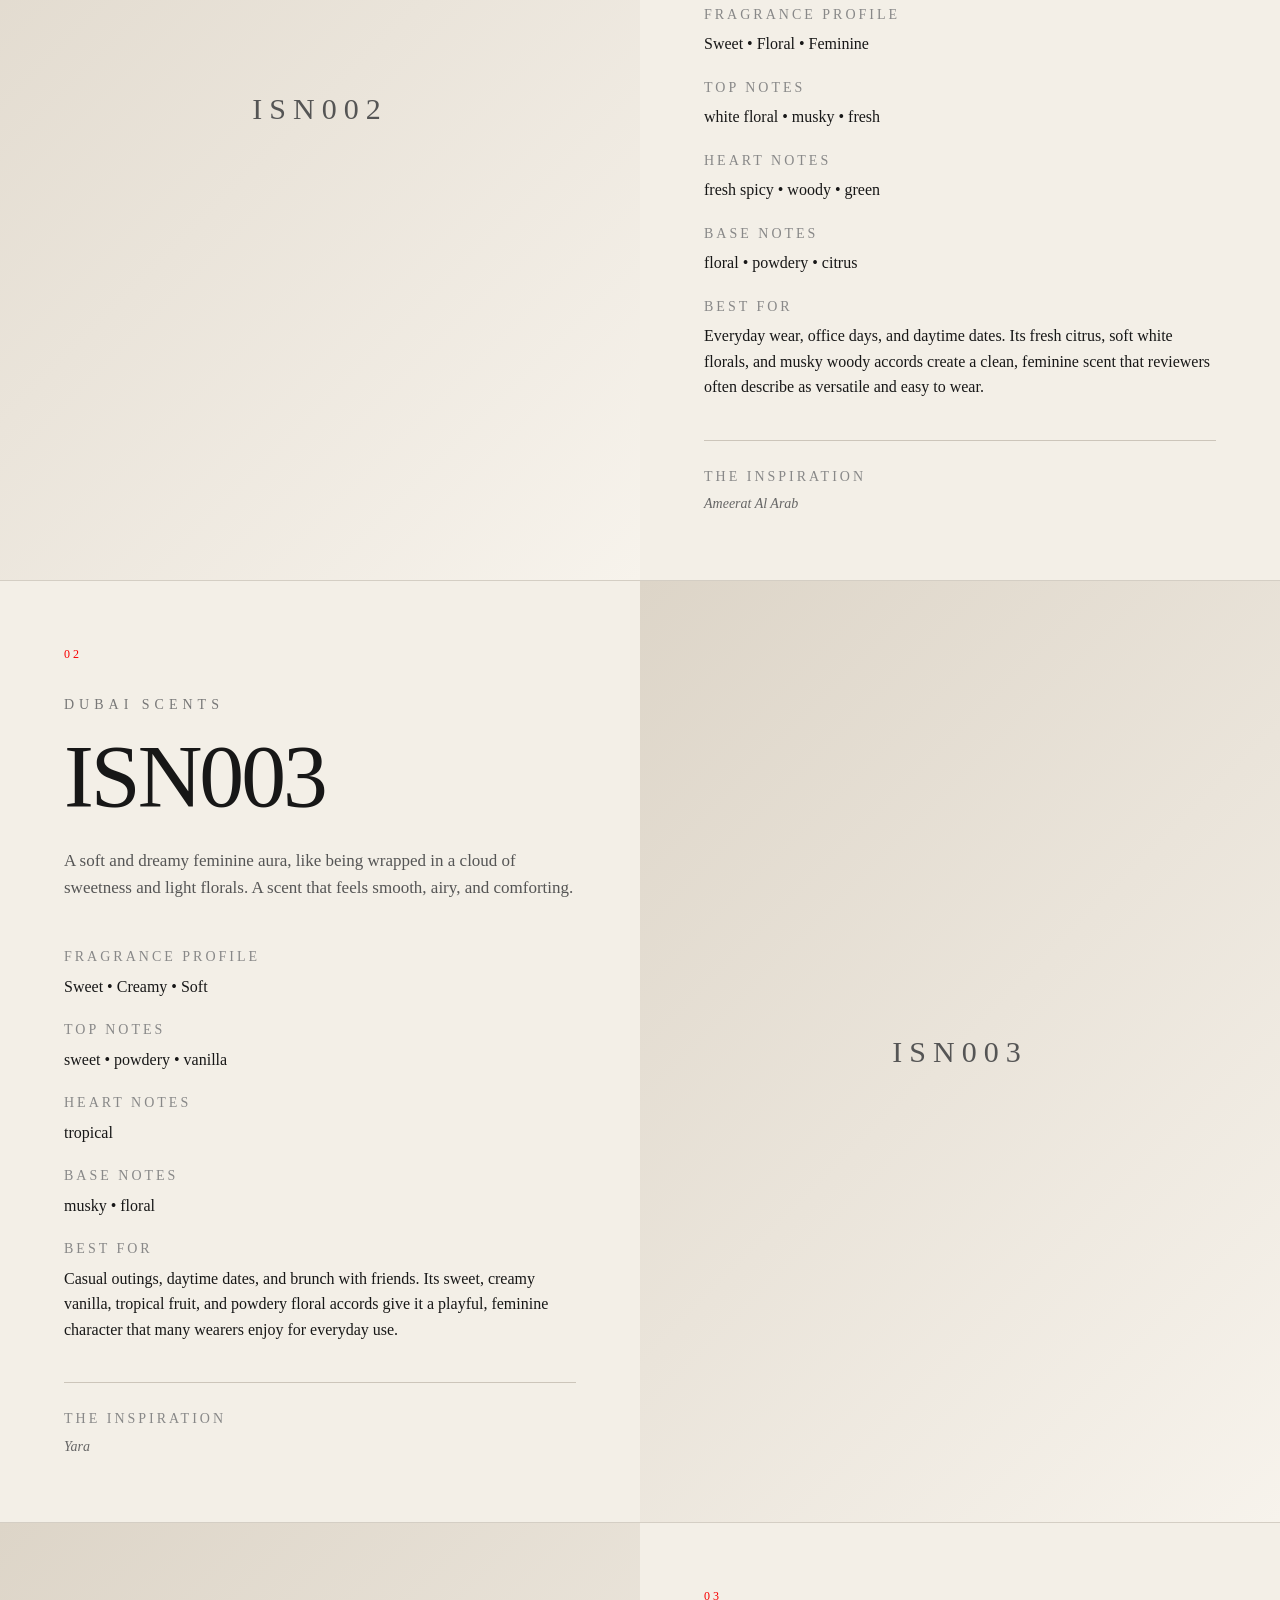
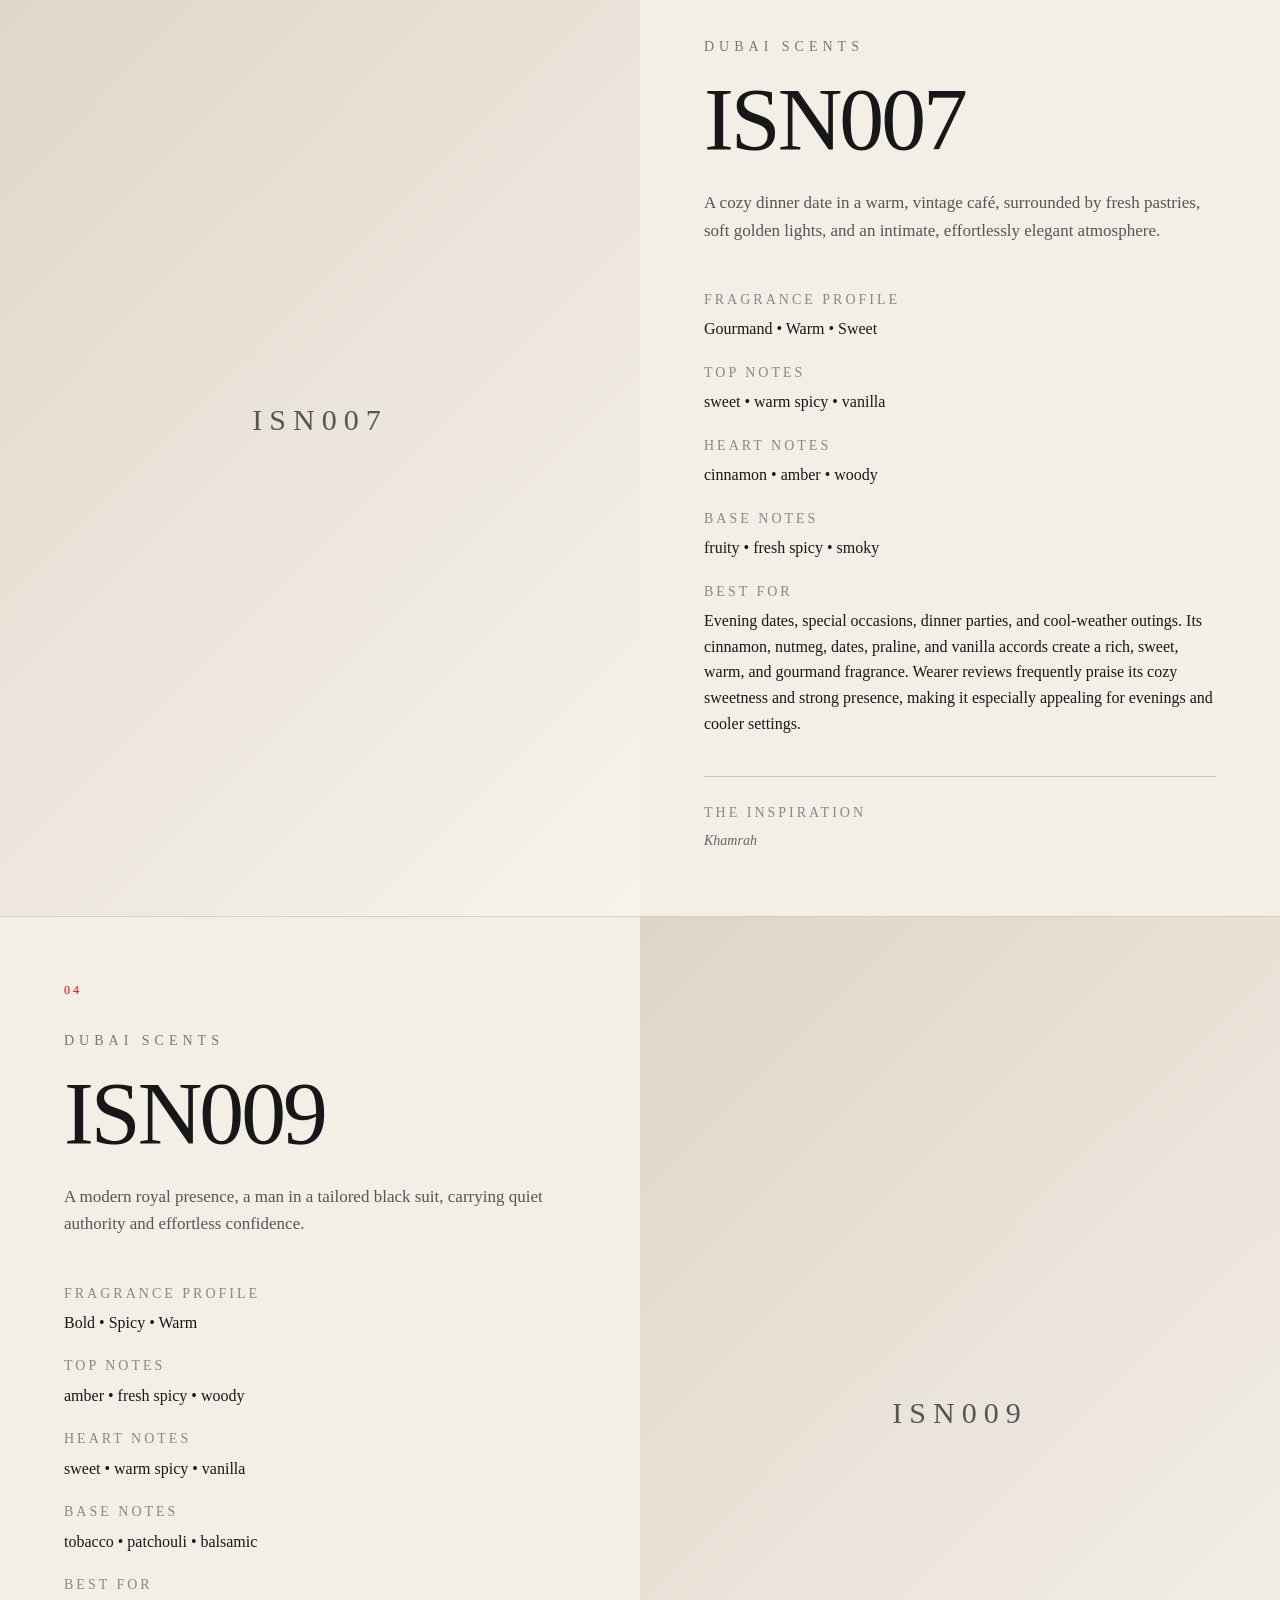
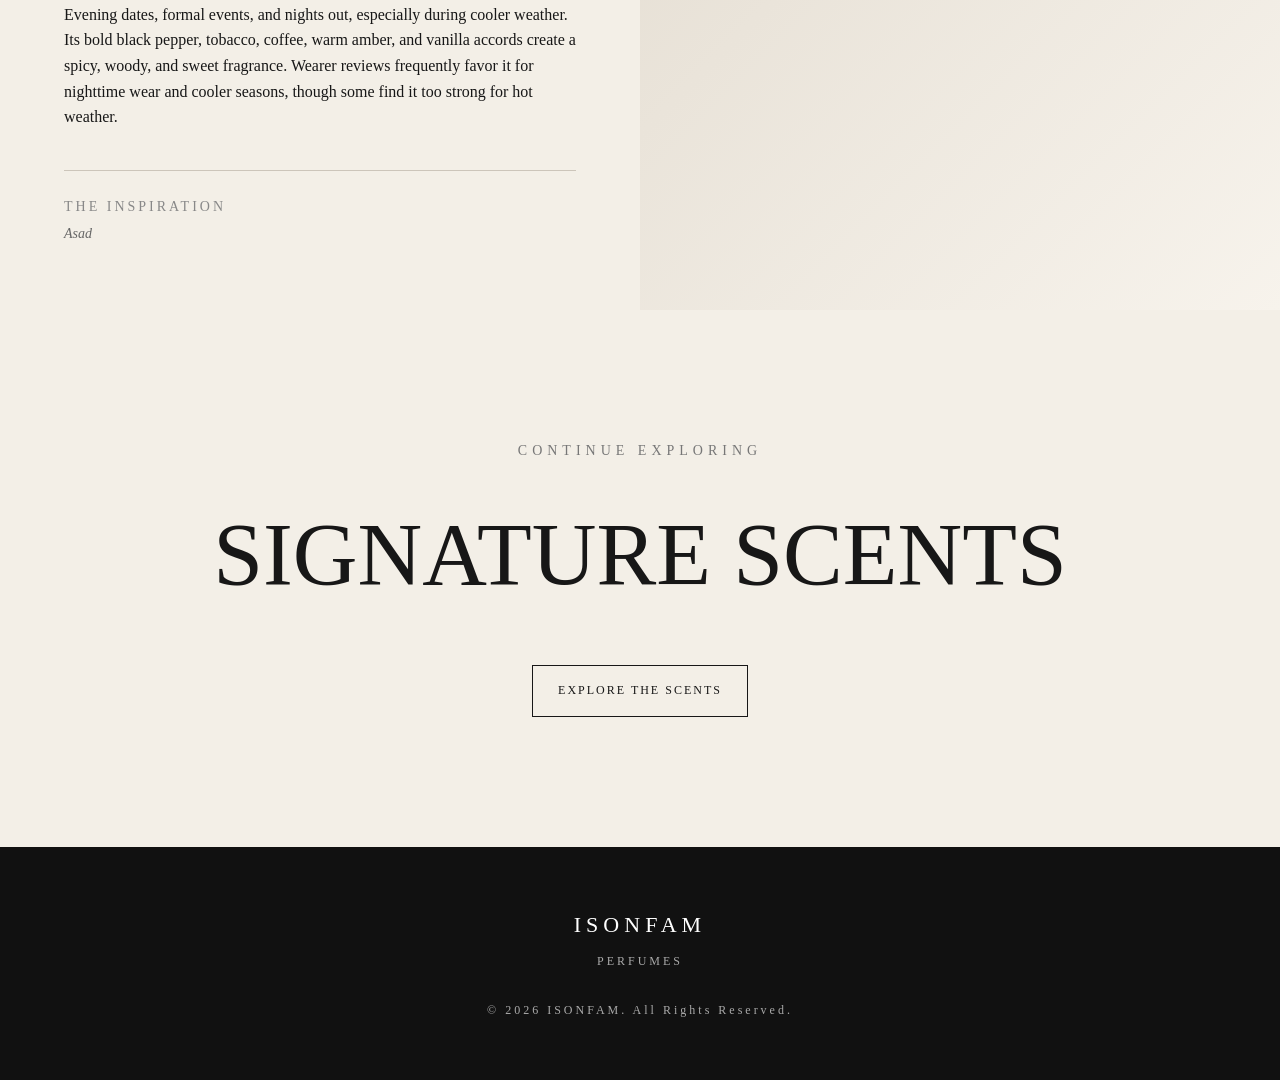
==== commit e9eb046f: "Update dubai.html" ====
--- a/dubai.html
+++ b/dubai.html
@@ -53,6 +53,7 @@
         <div class="dropdown-menu">
             <a href="dubai.html">DUBAI</a>
             <a href="signature.html">SIGNATURE</a>
+            <a href=" ">COMING SOON</a>
         </div>
     </details>
 </nav>
--- a/style.css
+++ b/style.css
@@ -23,6 +23,7 @@
     line-height: 1.6;
 }
 
+
 /* ==========================================
    NAVIGATION
 ========================================== */
@@ -39,11 +40,11 @@
     z-index: 100;
 }
 
+/* LOGO */
 .logo {
     display: flex;
     align-items: center;
     gap: 10px;
-
     color: #ffffff;
     text-decoration: none;
 }
@@ -51,75 +52,72 @@
 .logo img {
     width: 32px;
     height: 32px;
-
     object-fit: contain;
     display: block;
 }
 
 .logo span {
     color: #ffffff;
-
     font-size: 20px;
     font-weight: 700;
     letter-spacing: 4px;
-
     text-decoration: none;
 }
 
+/* NAVIGATION LINKS */
 .navbar nav {
     display: flex;
+    align-items: center;
     gap: 30px;
 }
 
-.navbar nav a {
+.navbar nav a,
+.navbar nav summary {
     color: #ffffff;
     text-decoration: none;
     font-size: 18px;
-    font-weight: 400;
+    font-weight: 600;
     letter-spacing: 2px;
     text-transform: uppercase;
-    transition:
-        color 0.3s ease,
-        opacity 0.3s ease;
-}
-
-/* Navigation */
-.navbar nav {
-    display: flex;
-    align-items: center;
-    gap: 30px;
-}
-
-.navbar nav a,
-.navbar nav summary {
-    text-decoration: none;
-    color: inherit;
     cursor: pointer;
-    font-size: 15px;
-}
-
-/* Collections Dropdown */
+
+    transition: color 0.3s ease;
+}
+
+/* HOVER EFFECT */
+.navbar nav a:hover,
+.navbar nav summary:hover {
+    color: #bf0000;
+}
+
+/* ACTIVE LINK */
+.navbar nav a.active {
+    color: #ffffff;
+}
+
+/* ==========================================
+   COLLECTIONS DROPDOWN
+========================================== */
+
 .dropdown {
     position: relative;
 }
 
 .dropdown summary {
     list-style: none;
-    cursor: pointer;
-}
-
-/* Remove default dropdown arrow */
+}
+
 .dropdown summary::-webkit-details-marker {
     display: none;
 }
 
-/* Dropdown Menu */
+/* DROPDOWN MENU */
 .dropdown-menu {
     position: absolute;
     top: 100%;
     left: 0;
-    min-width: 150px;
-    background: white;
+    min-width: 180px;
+    background: transparent;
     padding: 10px 0;
     display: flex;
     flex-direction: column;
@@ -127,41 +125,30 @@
     z-index: 1000;
 }
 
-/* Hide dropdown when closed */
 .dropdown:not([open]) .dropdown-menu {
     display: none;
 }
 
-/* Dropdown Links */
+/* DROPDOWN LINKS */
 .dropdown-menu a {
-    padding: 10px 15px;
+    color: #ffffff;
+    padding: 12px 15px;
     display: block;
     white-space: nowrap;
+    font-size: 14px;
+    letter-spacing: 1.5px;
+    transition: color 0.3s ease;
 }
 
 .dropdown-menu a:hover {
-    background: #f5f5f5;
-}
-
-.navbar nav a:hover {
     color: #bf0000;
-    opacity: 1;
-}
-
-.navbar nav a:hover {
-    opacity: .5;
-}
-
-.navbar nav a.active {
-    color: #bf0000;
-}
-
-.dark-logo {
-    color: #ffffff;
-}
-
+    background: transparent;
+}
+
+/* OTHER NAVIGATION CLASSES */
+.dark-logo,
 .dark-link {
-    color: #ffffff;
+    color: #000000;
 }
 
 /* ==========================================
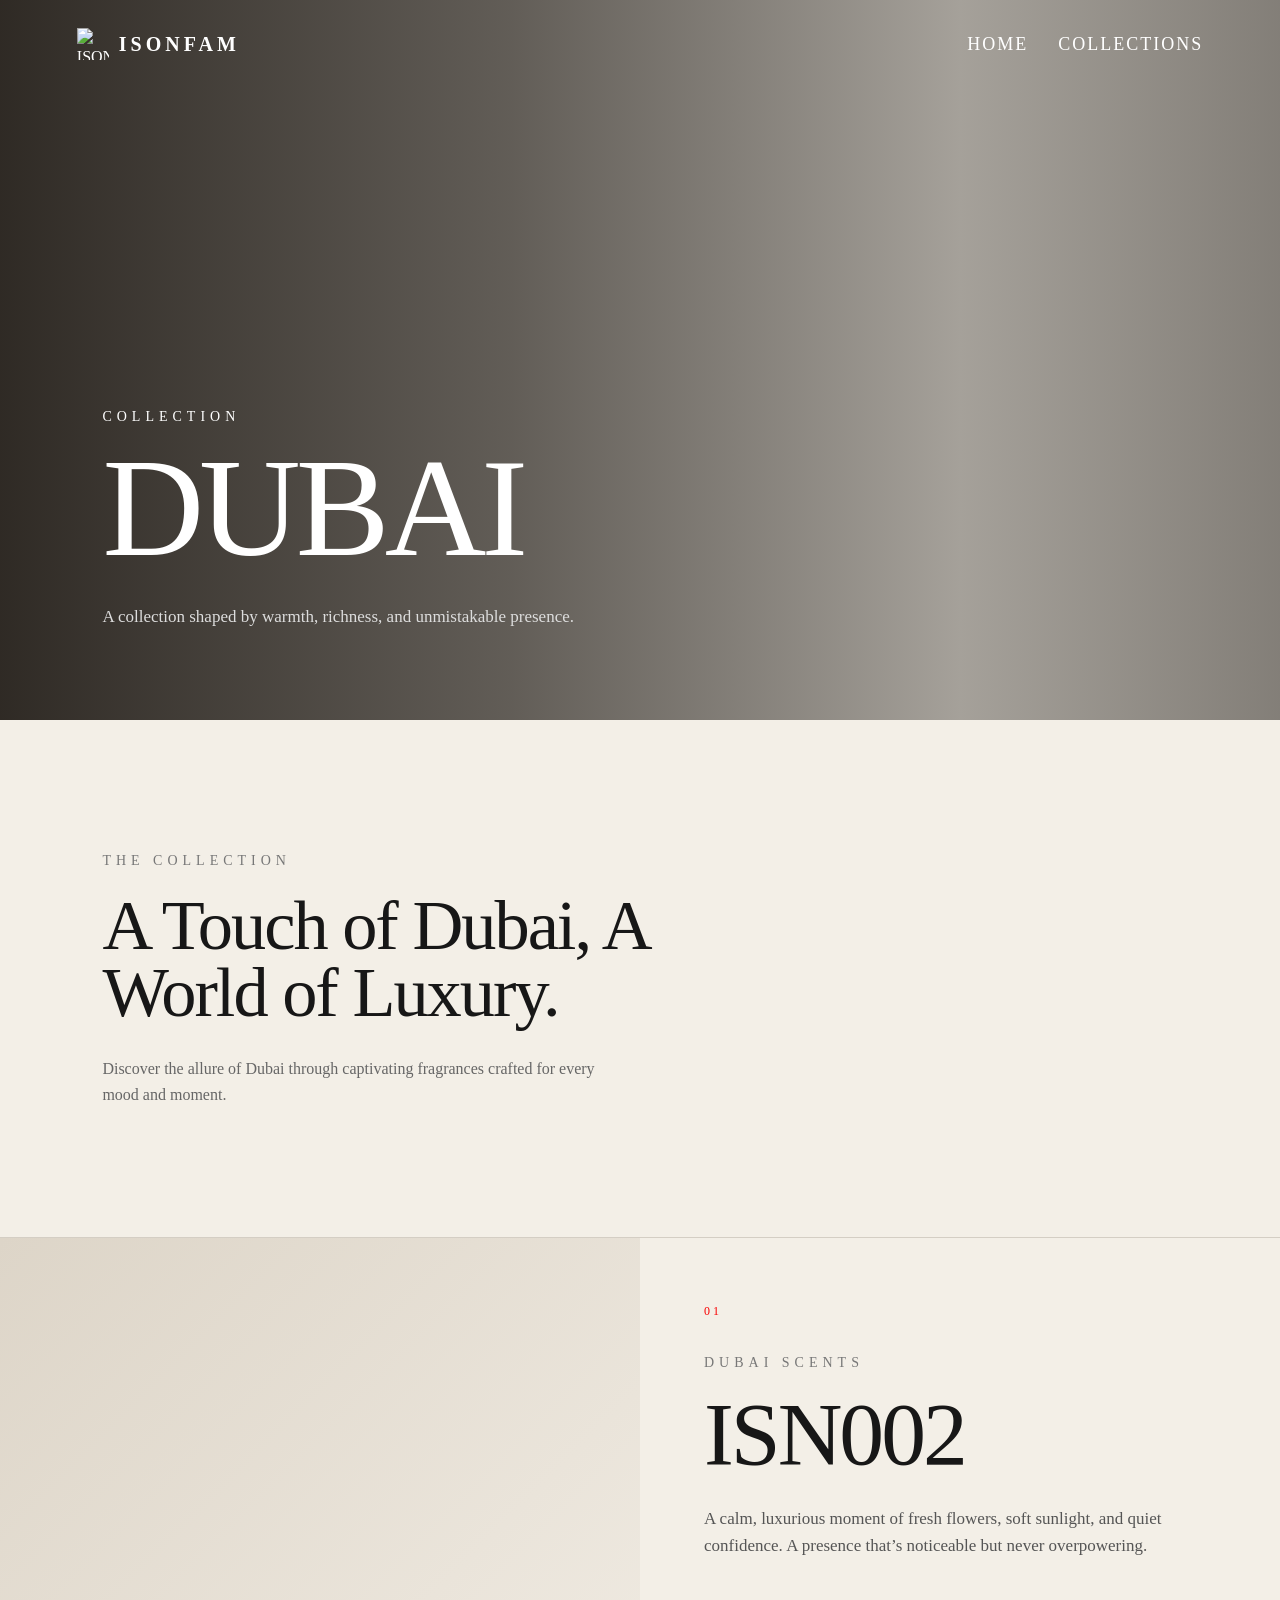
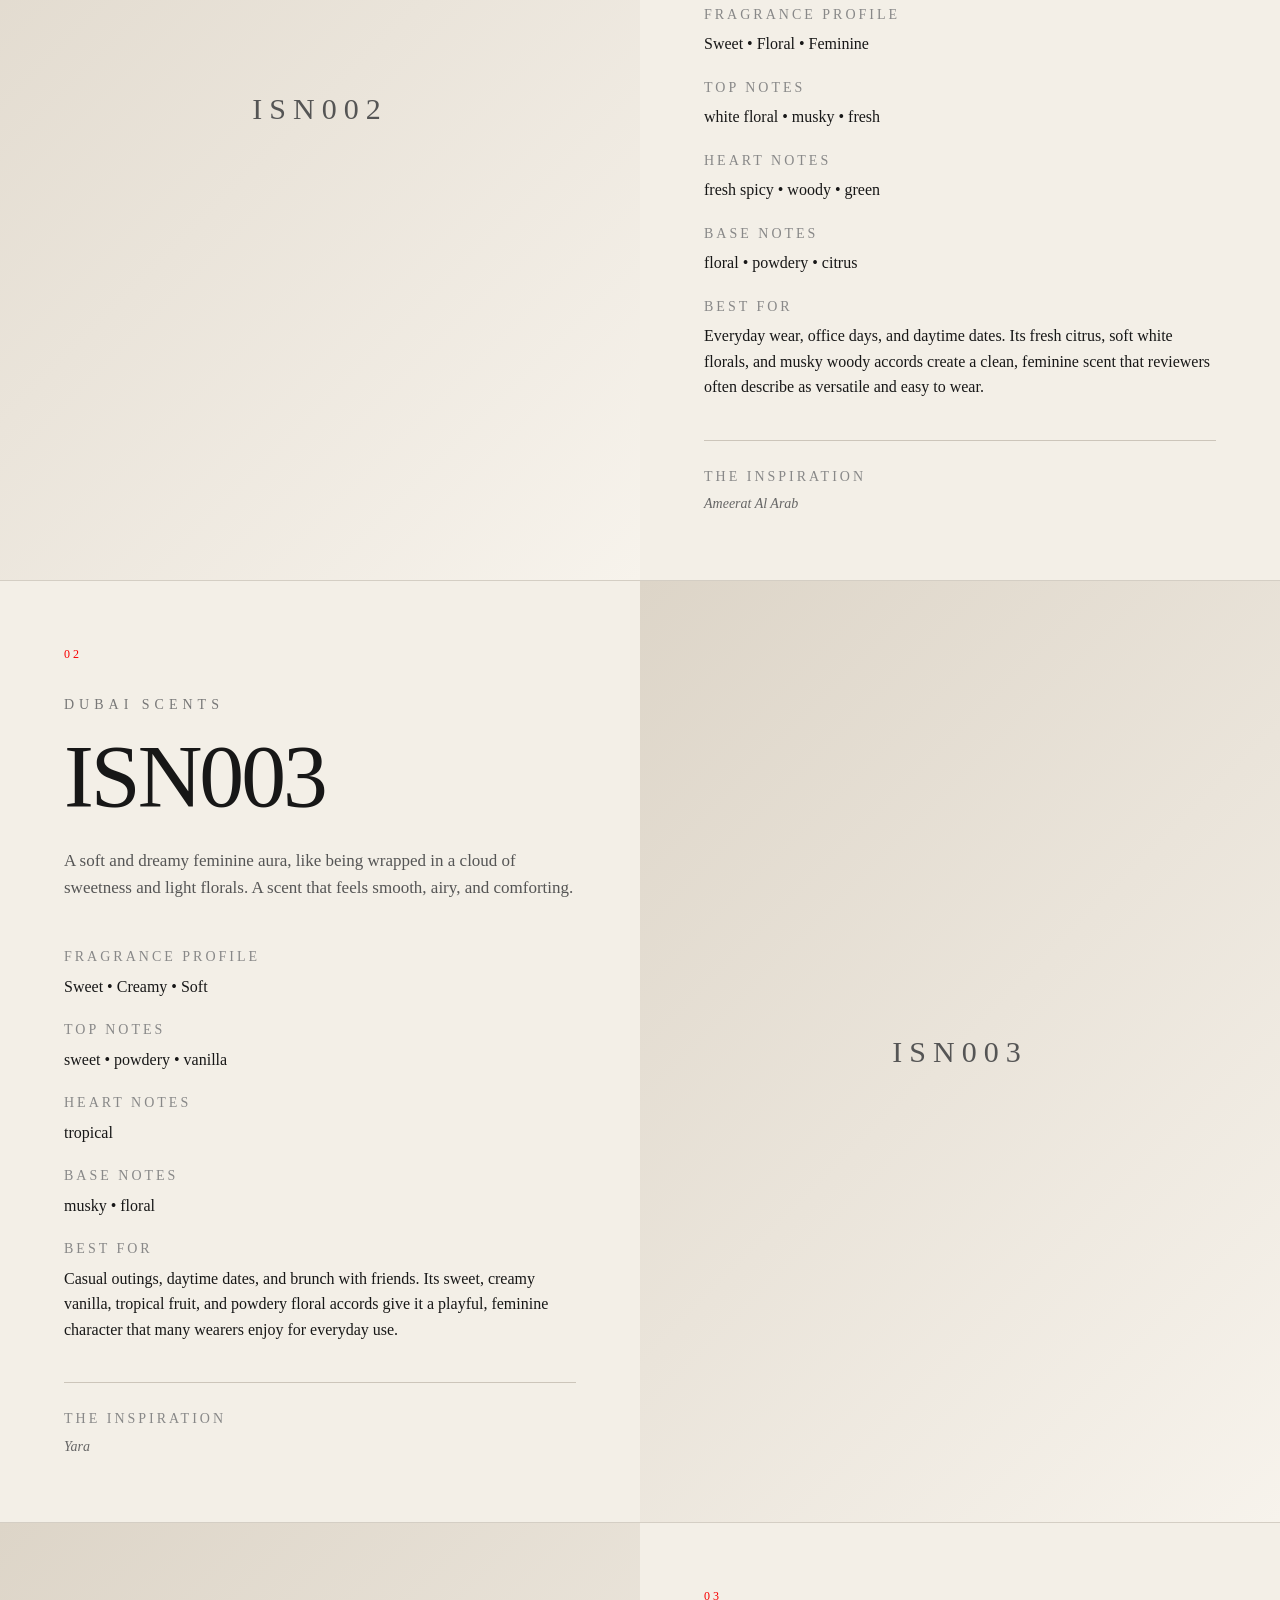
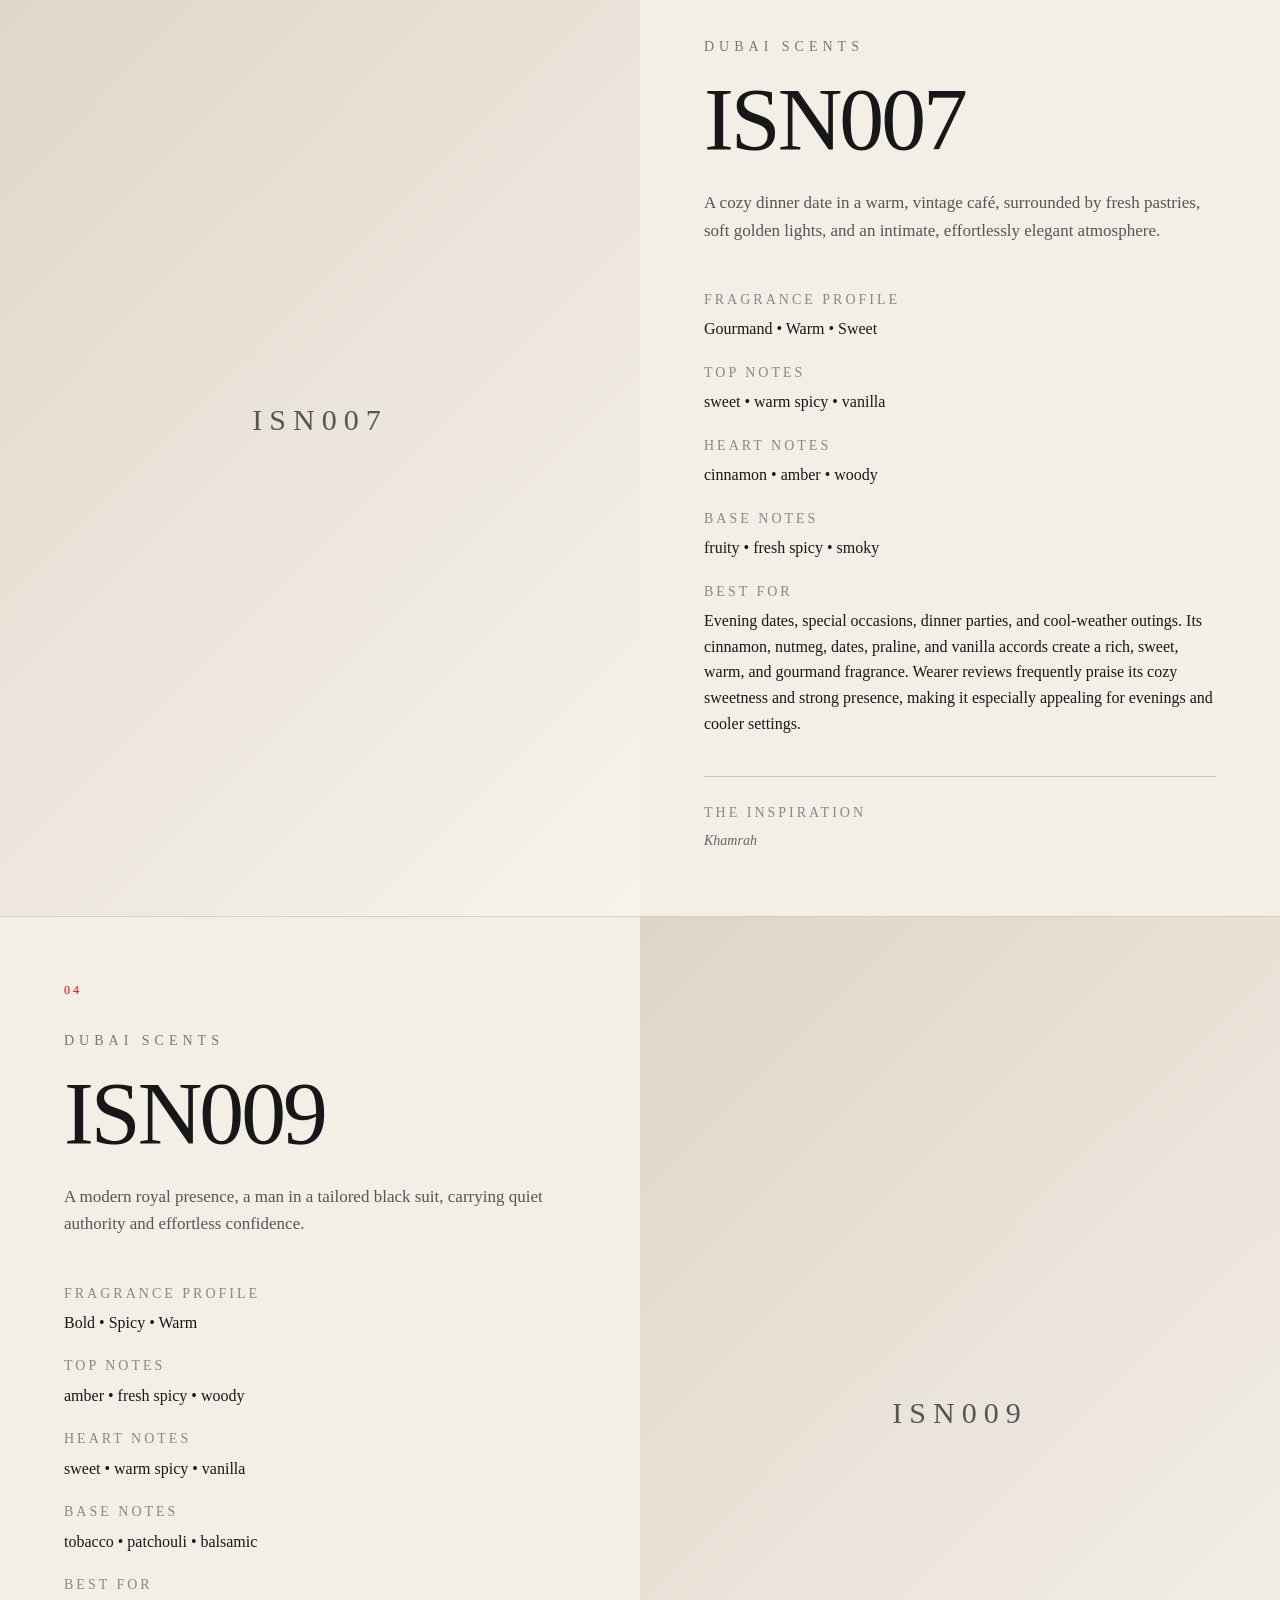
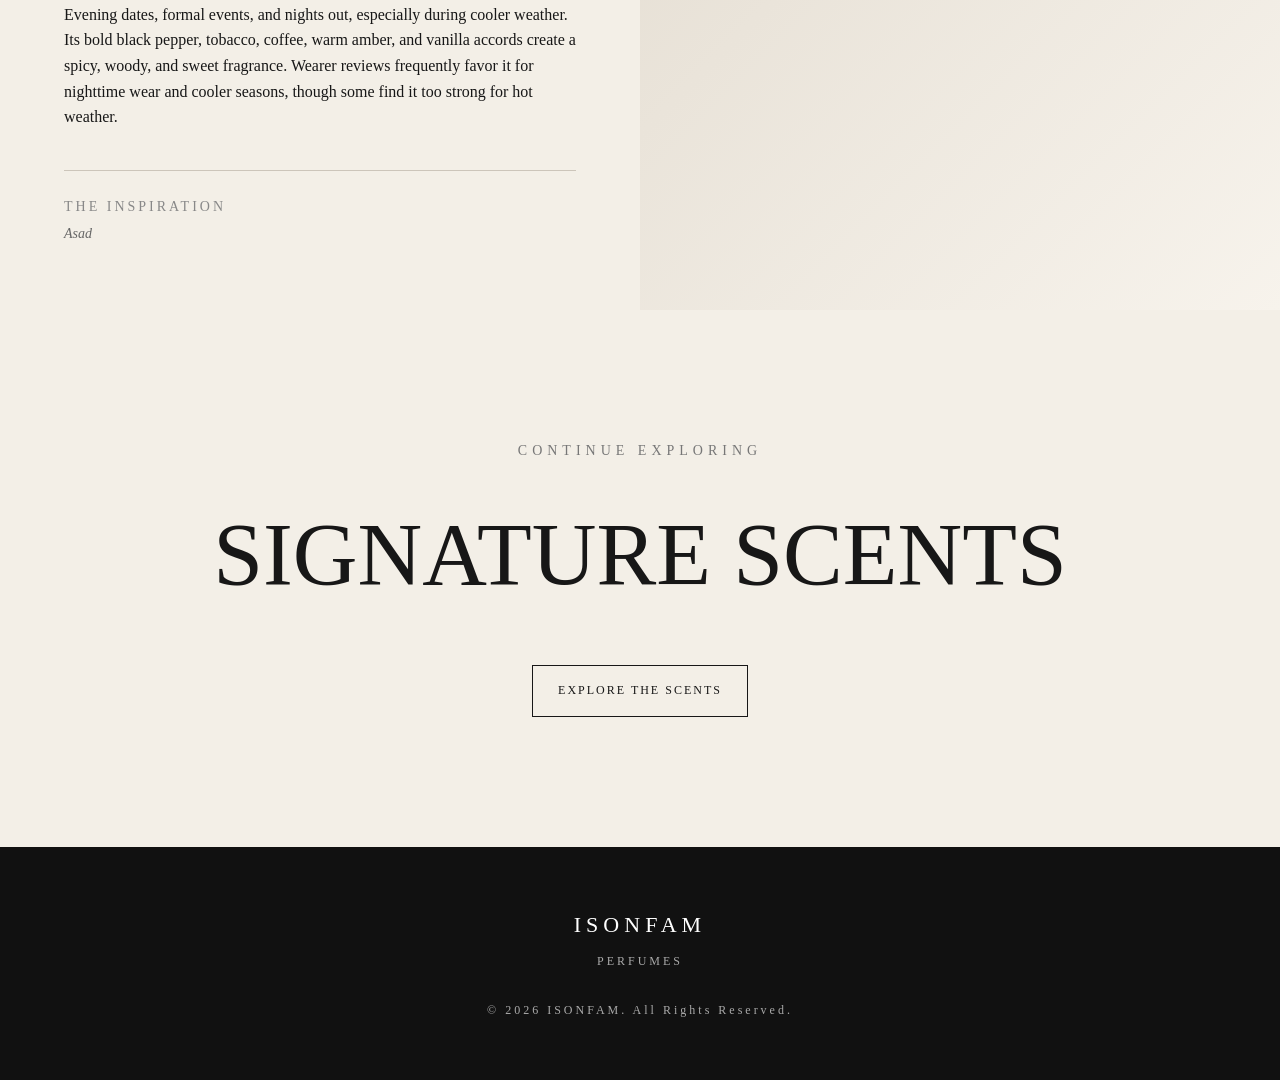
==== commit 5d1abab3: "Update dubai.html" ====
--- a/dubai.html
+++ b/dubai.html
@@ -34,7 +34,7 @@
 
 <header class="navbar">
 
-    <a href="index.html" class="logo">
+    <a href="home.html" class="logo">
         <img 
             src="https://i.imgur.com/k03rUal.png"
             alt="ISONFAM Logo"
@@ -45,7 +45,7 @@
 </a>
 
 <nav>
-    <a href="index.html" class="active">Home</a>
+    <a href="home.html" class="active">HOME</a>
 
     <details class="dropdown">
         <summary>COLLECTIONS</summary>
--- a/style.css
+++ b/style.css
@@ -76,7 +76,7 @@
     color: #ffffff;
     text-decoration: none;
     font-size: 18px;
-    font-weight: 600;
+    font-weight: 500;
     letter-spacing: 2px;
     text-transform: uppercase;
     cursor: pointer;
